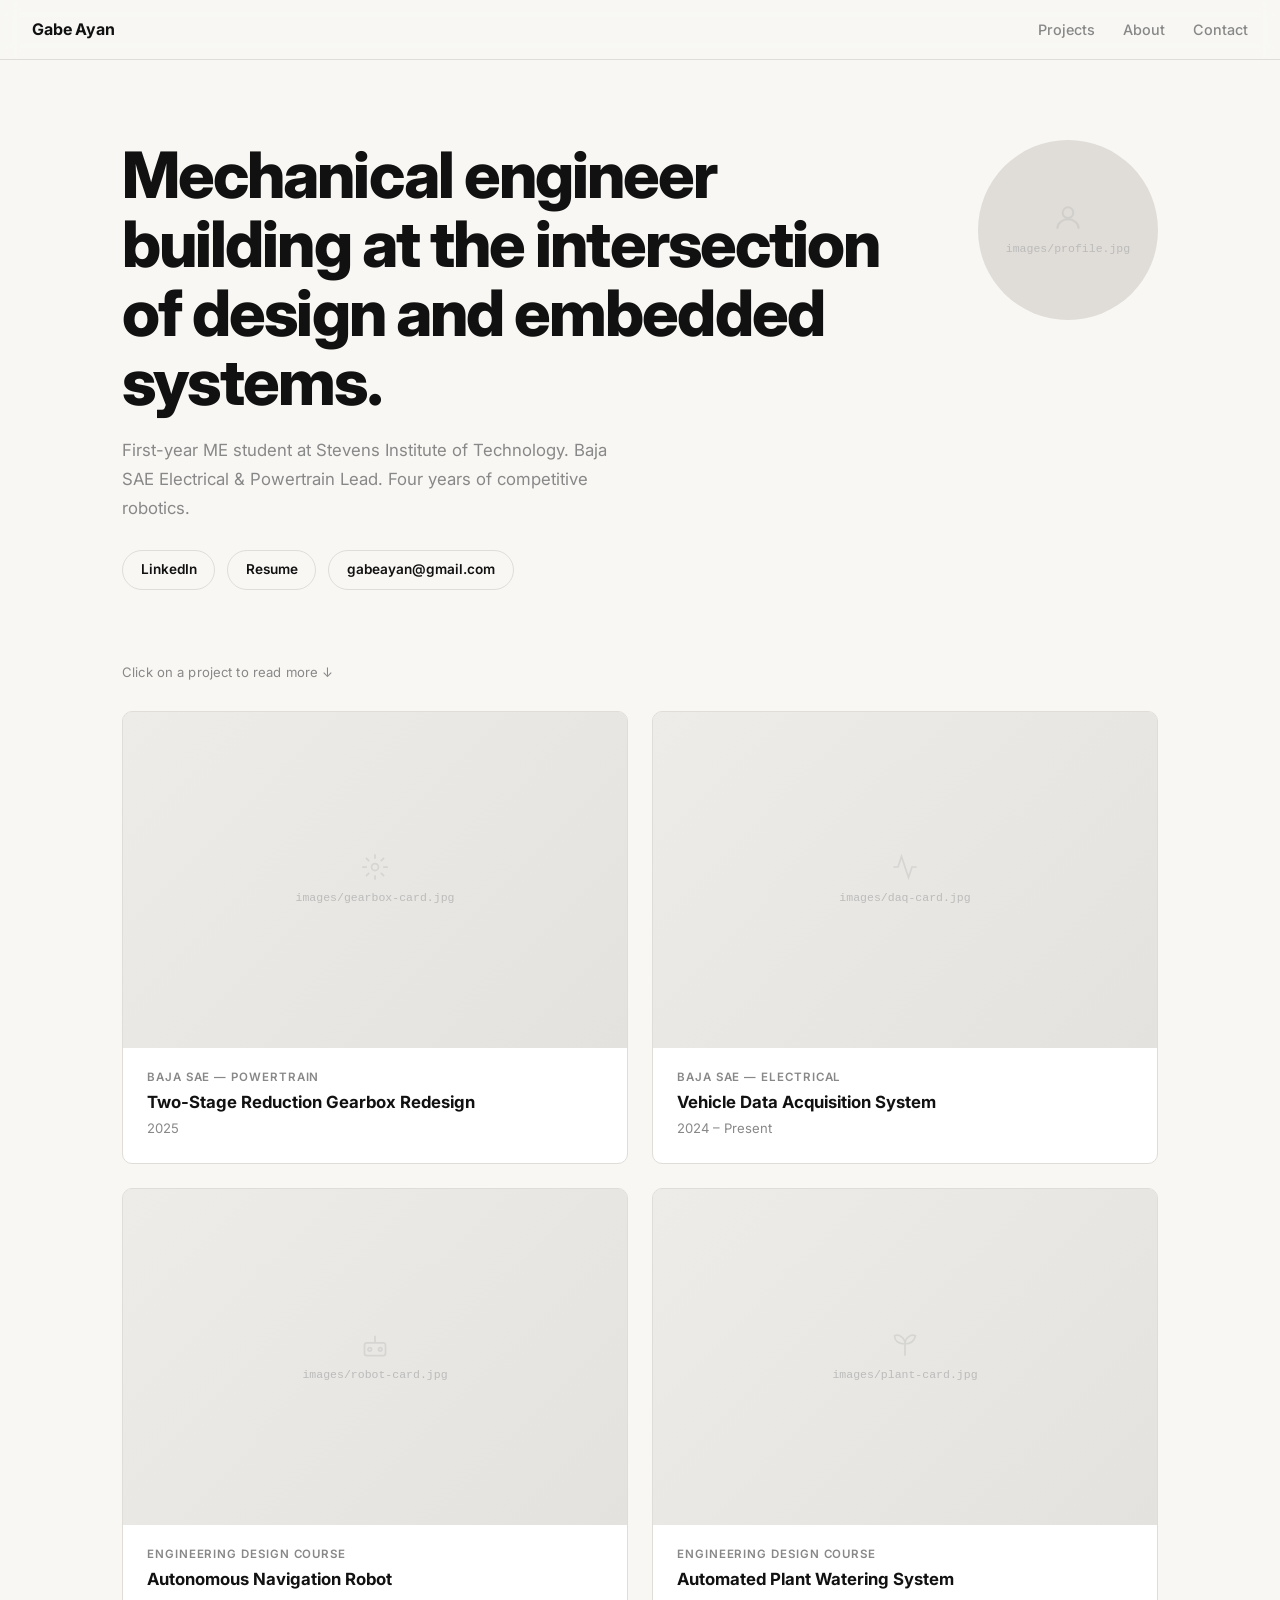
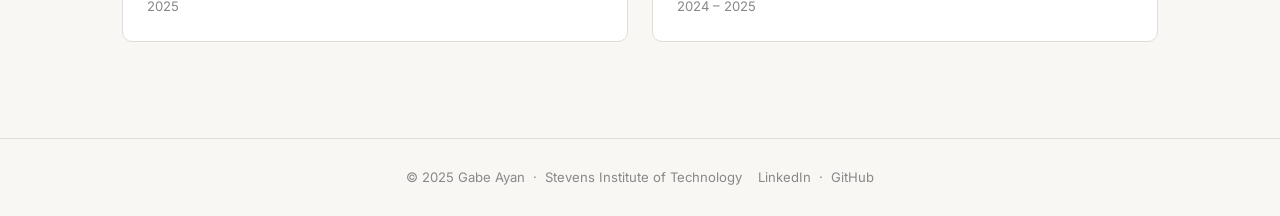
==== index.html @ 338a39e6 "Add files via upload" ====
<!DOCTYPE html>
<html lang="en">
<head>
  <meta charset="UTF-8">
  <meta name="viewport" content="width=device-width, initial-scale=1.0">
  <meta name="description" content="Gabe Ayan — Mechanical Engineering student at Stevens Institute of Technology. Projects in mechanical design, embedded systems, and robotics.">
  <title>Gabe Ayan</title>
  <link rel="stylesheet" href="style.css">
</head>
<body>

<nav>
  <a class="nav-brand" href="index.html">Gabe Ayan</a>
  <ul class="nav-links">
    <li><a href="index.html">Projects</a></li>
    <li><a href="about.html">About</a></li>
    <li><a href="mailto:gabeayan@gmail.com">Contact</a></li>
  </ul>
</nav>

<div class="home-hero">
  <div class="hero-text">
    <h1>Mechanical engineer building at the intersection of design and embedded systems.</h1>
    <p class="tagline">
      First-year ME student at Stevens Institute of Technology.
      Baja SAE Electrical &amp; Powertrain Lead.
      Four years of competitive robotics.
    </p>
    <div class="hero-links">
      <a href="https://www.linkedin.com/in/gabe-ayan/" target="_blank" rel="noopener" class="pill">LinkedIn</a>
      <a href="Gabe_Ayan_Resume.docx" class="pill">Resume</a>
      <a href="mailto:gabeayan@gmail.com" class="pill">gabeayan@gmail.com</a>
    </div>
  </div>
  <div class="hero-photo">
    <!-- Add: images/profile.jpg -->
    <img src="images/profile.jpg" alt="Gabe Ayan" onerror="this.style.display='none'">
    <div class="hero-photo-placeholder">
      <svg width="32" height="32" viewBox="0 0 24 24" fill="none" stroke="currentColor" stroke-width="1.5" opacity="0.4"><circle cx="12" cy="8" r="4"/><path d="M4 20c0-4 3.6-7 8-7s8 3 8 7"/></svg>
      images/profile.jpg
    </div>
  </div>
</div>

<div class="projects-section">
  <p class="section-prompt">Click on a project to read more ↓</p>

  <div class="projects-grid">

    <a href="projects/gearbox.html" class="project-card">
      <div class="card-img">
        <!-- Add: images/gearbox-card.jpg -->
        <img src="images/gearbox-card.jpg" alt="Two-Stage Reduction Gearbox" onerror="this.style.display='none'">
        <div class="card-img-placeholder">
          <svg width="28" height="28" viewBox="0 0 24 24" fill="none" stroke="currentColor" stroke-width="1.5" opacity="0.4"><circle cx="12" cy="12" r="3"/><path d="M12 1v4M12 19v4M4.22 4.22l2.83 2.83M16.95 16.95l2.83 2.83M1 12h4M19 12h4M4.22 19.78l2.83-2.83M16.95 7.05l2.83-2.83"/></svg>
          images/gearbox-card.jpg
        </div>
      </div>
      <div class="card-body">
        <p class="card-org">Baja SAE — Powertrain</p>
        <p class="card-title">Two-Stage Reduction Gearbox Redesign</p>
        <p class="card-year">2025</p>
      </div>
    </a>

    <a href="projects/baja-daq.html" class="project-card">
      <div class="card-img">
        <!-- Add: images/daq-card.jpg -->
        <img src="images/daq-card.jpg" alt="Data Acquisition System" onerror="this.style.display='none'">
        <div class="card-img-placeholder">
          <svg width="28" height="28" viewBox="0 0 24 24" fill="none" stroke="currentColor" stroke-width="1.5" opacity="0.4"><polyline points="22 12 18 12 15 21 9 3 6 12 2 12"/></svg>
          images/daq-card.jpg
        </div>
      </div>
      <div class="card-body">
        <p class="card-org">Baja SAE — Electrical</p>
        <p class="card-title">Vehicle Data Acquisition System</p>
        <p class="card-year">2024 – Present</p>
      </div>
    </a>

    <a href="projects/robot.html" class="project-card">
      <div class="card-img">
        <!-- Add: images/robot-card.jpg -->
        <img src="images/robot-card.jpg" alt="Autonomous Navigation Robot" onerror="this.style.display='none'">
        <div class="card-img-placeholder">
          <svg width="28" height="28" viewBox="0 0 24 24" fill="none" stroke="currentColor" stroke-width="1.5" opacity="0.4"><rect x="3" y="11" width="18" height="11" rx="2"/><path d="M12 11V5"/><circle cx="7.5" cy="16.5" r="1.5"/><circle cx="16.5" cy="16.5" r="1.5"/></svg>
          images/robot-card.jpg
        </div>
      </div>
      <div class="card-body">
        <p class="card-org">Engineering Design Course</p>
        <p class="card-title">Autonomous Navigation Robot</p>
        <p class="card-year">2025</p>
      </div>
    </a>

    <a href="projects/plant-watering.html" class="project-card">
      <div class="card-img">
        <!-- Add: images/plant-card.jpg -->
        <img src="images/plant-card.jpg" alt="Automated Plant Watering System" onerror="this.style.display='none'">
        <div class="card-img-placeholder">
          <svg width="28" height="28" viewBox="0 0 24 24" fill="none" stroke="currentColor" stroke-width="1.5" opacity="0.4"><path d="M12 22V12M12 12C12 7 7 3 3 5c0 4 3 7 9 7zM12 12c0-5 5-9 9-7-1 4-4 7-9 7z"/></svg>
          images/plant-card.jpg
        </div>
      </div>
      <div class="card-body">
        <p class="card-org">Engineering Design Course</p>
        <p class="card-title">Automated Plant Watering System</p>
        <p class="card-year">2024 – 2025</p>
      </div>
    </a>

  </div>
</div>

<footer>
  <span>© 2025 Gabe Ayan &nbsp;·&nbsp; Stevens Institute of Technology</span>
  &nbsp;&nbsp;
  <a href="https://www.linkedin.com/in/gabe-ayan/" target="_blank" rel="noopener">LinkedIn</a>
  &nbsp;·&nbsp;
  <a href="https://github.com/gabeayan" target="_blank" rel="noopener">GitHub</a>
</footer>

<script>
  document.querySelectorAll('img').forEach(img => {
    if (img.complete && img.naturalWidth === 0) img.style.display = 'none';
    img.addEventListener('error', () => img.style.display = 'none');
    img.addEventListener('load', () => {
      const ph = img.parentElement.querySelector('.card-img-placeholder, .hero-photo-placeholder');
      if (ph) ph.style.display = 'none';
    });
    if (img.complete && img.naturalWidth > 0) {
      const ph = img.parentElement.querySelector('.card-img-placeholder, .hero-photo-placeholder');
      if (ph) ph.style.display = 'none';
    }
  });
</script>
</body>
</html>
---- style.css ----
/* ============================================================
   GABE AYAN — Portfolio Stylesheet
   gabeayan.github.io
   ============================================================ */

@import url('https://fonts.googleapis.com/css2?family=Inter:wght@300;400;500;600;700;800;900&display=swap');

*, *::before, *::after { box-sizing: border-box; margin: 0; padding: 0; }
html { scroll-behavior: smooth; -webkit-font-smoothing: antialiased; }

:root {
  --bg:      #f8f7f4;
  --bg-card: #ffffff;
  --text:    #111111;
  --muted:   #888888;
  --border:  #e0ddd8;
  --nav-h:   60px;
  --max-w:   1100px;
  --prose-w: 740px;
  --radius:  10px;
  --trans:   0.22s ease;
}

body {
  font-family: 'Inter', system-ui, -apple-system, sans-serif;
  background: var(--bg);
  color: var(--text);
  line-height: 1.6;
  font-size: 16px;
}

a { color: inherit; }
img { display: block; max-width: 100%; }

/* ── NAV ── */
nav {
  position: fixed; top: 0; left: 0; right: 0; z-index: 200;
  height: var(--nav-h);
  display: flex; align-items: center; justify-content: space-between;
  padding: 0 2rem;
  background: rgba(248, 247, 244, 0.88);
  backdrop-filter: blur(10px);
  -webkit-backdrop-filter: blur(10px);
  border-bottom: 1px solid var(--border);
}

.nav-brand {
  font-weight: 700; font-size: 1rem; letter-spacing: -0.01em;
  text-decoration: none; color: var(--text);
}

.nav-links { display: flex; gap: 1.75rem; list-style: none; }

.nav-links a {
  font-size: 0.9rem; font-weight: 500;
  color: var(--muted); text-decoration: none;
  transition: color var(--trans);
}
.nav-links a:hover { color: var(--text); }

/* ── HOME HERO ── */
.home-hero {
  padding: calc(var(--nav-h) + 5rem) 2rem 3.5rem;
  max-width: var(--max-w); margin: 0 auto;
  display: grid; grid-template-columns: 1fr auto;
  gap: 3rem; align-items: start;
}

.hero-text {}

.hero-text h1 {
  font-size: clamp(2.2rem, 5.5vw, 4rem);
  font-weight: 800; line-height: 1.08; letter-spacing: -0.03em;
  margin-bottom: 1.25rem;
}

.hero-text .tagline {
  font-size: 1.05rem; color: var(--muted);
  line-height: 1.7; max-width: 500px; margin-bottom: 1.75rem;
}

.hero-links { display: flex; gap: 0.75rem; flex-wrap: wrap; }

.pill {
  display: inline-flex; align-items: center; gap: 0.35rem;
  padding: 0.5rem 1.1rem;
  border: 1.5px solid var(--border); border-radius: 999px;
  font-size: 0.85rem; font-weight: 600;
  text-decoration: none; color: var(--text);
  transition: all var(--trans);
}
.pill:hover { background: var(--text); color: var(--bg); border-color: var(--text); }
.pill.filled { background: var(--text); color: var(--bg); border-color: var(--text); }
.pill.filled:hover { background: #333; border-color: #333; }

.hero-photo {
  width: 180px; height: 180px; border-radius: 50%;
  overflow: hidden; background: var(--border); flex-shrink: 0;
  position: relative;
}
.hero-photo img { width: 100%; height: 100%; object-fit: cover; }
.hero-photo-placeholder {
  position: absolute; inset: 0; display: flex;
  align-items: center; justify-content: center;
  flex-direction: column; gap: 0.4rem;
  color: #bbb; font-size: 0.72rem; font-family: monospace; text-align: center;
}

/* ── PROJECTS SECTION ── */
.projects-section {
  padding: 1rem 2rem 6rem;
  max-width: var(--max-w); margin: 0 auto;
}

.section-prompt {
  font-size: 0.82rem; color: var(--muted);
  margin-bottom: 1.75rem; letter-spacing: 0.01em;
}

.projects-grid {
  display: grid;
  grid-template-columns: repeat(2, 1fr);
  gap: 1.5rem;
}

.project-card {
  background: var(--bg-card);
  border-radius: var(--radius);
  overflow: hidden;
  text-decoration: none; color: var(--text);
  display: block;
  border: 1px solid var(--border);
  transition: transform var(--trans), box-shadow var(--trans), border-color var(--trans);
}
.project-card:hover {
  transform: translateY(-5px);
  box-shadow: 0 16px 48px rgba(0,0,0,0.09);
  border-color: #ccc;
}

.card-img {
  width: 100%; aspect-ratio: 3/2;
  overflow: hidden; background: var(--border);
  position: relative;
}
.card-img img {
  width: 100%; height: 100%; object-fit: cover;
  transition: transform 0.4s ease;
}
.project-card:hover .card-img img { transform: scale(1.05); }

.card-img-placeholder {
  position: absolute; inset: 0;
  display: flex; flex-direction: column;
  align-items: center; justify-content: center;
  gap: 0.5rem; color: #bbb;
  font-size: 0.72rem; font-family: monospace; text-align: center;
  padding: 1rem; background: #ede;
  background: linear-gradient(135deg, #edece9 0%, #e3e2de 100%);
}

.card-body { padding: 1.25rem 1.5rem 1.5rem; }
.card-org { font-size: 0.72rem; font-weight: 600; letter-spacing: 0.08em; text-transform: uppercase; color: var(--muted); margin-bottom: 0.35rem; }
.card-title { font-size: 1.05rem; font-weight: 700; line-height: 1.3; margin-bottom: 0.3rem; }
.card-year { font-size: 0.82rem; color: var(--muted); }

/* ── PROJECT PAGE ── */
.project-page { padding-top: var(--nav-h); }

.project-header {
  padding: 4rem 2rem 2.5rem;
  max-width: var(--prose-w); margin: 0 auto;
}

.back-link {
  display: inline-flex; align-items: center; gap: 0.4rem;
  font-size: 0.85rem; color: var(--muted);
  text-decoration: none; margin-bottom: 2.5rem;
  transition: color var(--trans);
}
.back-link:hover { color: var(--text); }
.back-link svg { width: 14px; height: 14px; }

.project-meta-row {
  display: flex; gap: 2rem; margin-bottom: 1.25rem; flex-wrap: wrap;
}
.meta-chip {
  font-size: 0.75rem; font-weight: 600; letter-spacing: 0.06em;
  text-transform: uppercase; color: var(--muted);
}
.meta-chip span { color: var(--text); font-weight: 700; }

.project-header h1 {
  font-size: clamp(2rem, 4.5vw, 3rem);
  font-weight: 800; line-height: 1.08;
  letter-spacing: -0.025em; margin-bottom: 1.5rem;
}

.project-header .lede {
  font-size: 1.1rem; color: var(--muted); line-height: 1.7; margin-bottom: 1.75rem;
}

.project-header-links { display: flex; gap: 0.75rem; flex-wrap: wrap; }

/* Hero image */
.project-hero-img {
  max-width: var(--prose-w); margin: 0 auto 0;
  padding: 0 2rem;
}
.project-hero-img img,
.project-hero-img .img-ph {
  width: 100%; border-radius: var(--radius);
  border: 1px solid var(--border);
}
.project-hero-img img { aspect-ratio: 16/9; object-fit: cover; }

/* Content */
.project-content {
  max-width: var(--prose-w); margin: 0 auto;
  padding: 3.5rem 2rem 7rem;
}

.project-content h2 {
  font-size: 1.45rem; font-weight: 800; letter-spacing: -0.015em;
  margin: 3.5rem 0 0.9rem; padding-top: 2.5rem;
  border-top: 1px solid var(--border);
}
.project-content h2:first-child { margin-top: 0; padding-top: 0; border-top: none; }

.project-content h3 {
  font-size: 1.1rem; font-weight: 700; margin: 2rem 0 0.6rem;
}

.project-content p {
  font-size: 1rem; line-height: 1.8; color: #2a2a2a; margin-bottom: 1rem;
}
.project-content p:last-child { margin-bottom: 0; }

.project-content ul, .project-content ol {
  padding-left: 1.5rem; margin-bottom: 1rem;
}
.project-content li {
  font-size: 1rem; line-height: 1.75; color: #2a2a2a; margin-bottom: 0.3rem;
}

.project-content strong { font-weight: 700; color: var(--text); }

/* Images within content */
.project-content .fig {
  margin: 2.5rem 0;
}
.project-content .fig img {
  width: 100%; border-radius: var(--radius);
  border: 1px solid var(--border);
}
.project-content .fig figcaption {
  font-size: 0.82rem; color: var(--muted);
  text-align: center; margin-top: 0.6rem; line-height: 1.5;
}

/* Image placeholder in project content */
.img-ph {
  width: 100%; aspect-ratio: 16/9;
  background: linear-gradient(135deg, #edece9 0%, #e3e2de 100%);
  border-radius: var(--radius); border: 1px dashed #ccc;
  display: flex; flex-direction: column;
  align-items: center; justify-content: center;
  gap: 0.4rem; color: #aaa;
  font-size: 0.78rem; font-family: monospace; text-align: center;
}

.img-ph.tall { aspect-ratio: 4/3; }
.img-ph.square { aspect-ratio: 1/1; }

/* Two-up image grid */
.fig-grid {
  display: grid; grid-template-columns: 1fr 1fr;
  gap: 1rem; margin: 2.5rem 0;
}
.fig-grid figure { margin: 0; }
.fig-grid img, .fig-grid .img-ph {
  width: 100%; border-radius: 8px; border: 1px solid var(--border);
}
.fig-grid .img-ph { aspect-ratio: 4/3; }
.fig-grid figcaption { font-size: 0.78rem; color: var(--muted); margin-top: 0.4rem; text-align: center; }

/* Callout box */
.callout {
  background: var(--bg-card); border-left: 3px solid var(--text);
  border-radius: 0 8px 8px 0; padding: 1rem 1.25rem;
  margin: 2rem 0; font-size: 0.95rem; line-height: 1.65;
  border-top: 1px solid var(--border); border-right: 1px solid var(--border); border-bottom: 1px solid var(--border);
}

/* Spec table */
.spec-table {
  width: 100%; border-collapse: collapse;
  font-size: 0.9rem; margin: 1.5rem 0;
}
.spec-table td {
  padding: 0.6rem 0.75rem; border-bottom: 1px solid var(--border);
  vertical-align: top;
}
.spec-table td:first-child {
  font-weight: 600; width: 35%; color: var(--muted);
  white-space: nowrap;
}
.spec-table tr:last-child td { border-bottom: none; }
.spec-table tbody tr:hover td { background: rgba(0,0,0,0.02); }

/* Section divider */
.divider {
  border: none; border-top: 1px solid var(--border);
  margin: 3rem 0;
}

/* ── ABOUT PAGE ── */
.about-page { padding-top: var(--nav-h); }

.about-hero {
  padding: 5rem 2rem 4rem;
  max-width: var(--prose-w); margin: 0 auto;
  display: grid; grid-template-columns: 200px 1fr;
  gap: 3.5rem; align-items: start;
}

.about-photo {
  width: 200px; height: 200px; border-radius: 50%;
  overflow: hidden; background: var(--border); position: relative;
  flex-shrink: 0;
}
.about-photo img { width: 100%; height: 100%; object-fit: cover; }
.about-photo-placeholder {
  position: absolute; inset: 0; display: flex;
  align-items: center; justify-content: center; flex-direction: column;
  gap: 0.5rem; color: #bbb; font-size: 0.72rem; font-family: monospace; text-align: center;
}

.about-intro h1 {
  font-size: 2.5rem; font-weight: 800; letter-spacing: -0.025em;
  line-height: 1.1; margin-bottom: 0.6rem;
}
.about-intro .role {
  font-size: 1rem; color: var(--muted); margin-bottom: 1.25rem; font-weight: 500;
}
.about-intro p { font-size: 1rem; line-height: 1.8; color: #2a2a2a; margin-bottom: 1rem; }

.about-body {
  max-width: var(--prose-w); margin: 0 auto;
  padding: 0 2rem 7rem;
}

.about-body h2 {
  font-size: 1.25rem; font-weight: 800; letter-spacing: -0.01em;
  margin: 2.5rem 0 1.25rem;
  padding-top: 2rem; border-top: 1px solid var(--border);
}

.exp-item { margin-bottom: 2rem; }
.exp-header { display: flex; justify-content: space-between; align-items: flex-start; flex-wrap: wrap; gap: 0.5rem; margin-bottom: 0.4rem; }
.exp-role { font-weight: 700; font-size: 1rem; }
.exp-org { font-size: 0.9rem; color: var(--muted); }
.exp-date { font-size: 0.8rem; color: var(--muted); white-space: nowrap; font-family: monospace; }
.exp-points { list-style: none; padding: 0; margin-top: 0.5rem; }
.exp-points li {
  font-size: 0.93rem; line-height: 1.65; color: #333;
  padding-left: 1rem; position: relative; margin-bottom: 0.3rem;
}
.exp-points li::before {
  content: '–'; position: absolute; left: 0; color: var(--muted);
}

.skill-groups { display: grid; grid-template-columns: 1fr 1fr; gap: 1.5rem; }
.skill-group-title { font-size: 0.72rem; font-weight: 700; letter-spacing: 0.1em; text-transform: uppercase; color: var(--muted); margin-bottom: 0.75rem; }
.skill-list { display: flex; flex-wrap: wrap; gap: 0.4rem; }
.skill-tag {
  padding: 0.3rem 0.75rem; background: var(--bg-card);
  border: 1px solid var(--border); border-radius: 999px;
  font-size: 0.82rem; font-weight: 500;
}

/* ── FOOTER ── */
footer {
  border-top: 1px solid var(--border);
  padding: 1.75rem 2rem;
  text-align: center; font-size: 0.82rem; color: var(--muted);
}
footer a { color: var(--muted); text-decoration: none; }
footer a:hover { color: var(--text); }

/* ── RESPONSIVE ── */
@media (max-width: 860px) {
  .projects-grid { grid-template-columns: 1fr; }
  .home-hero { grid-template-columns: 1fr; }
  .hero-photo { display: none; }
  .fig-grid { grid-template-columns: 1fr; }
  .skill-groups { grid-template-columns: 1fr; }
}

@media (max-width: 640px) {
  nav { padding: 0 1rem; }
  .nav-links { gap: 1rem; }
  .home-hero { padding: calc(var(--nav-h) + 3rem) 1rem 2rem; }
  .projects-section { padding: 0 1rem 4rem; }
  .about-hero { grid-template-columns: 1fr; padding: 3rem 1rem 2rem; }
  .about-photo { width: 120px; height: 120px; }
  .about-body { padding: 0 1rem 4rem; }
  .project-header { padding: 3rem 1rem 2rem; }
  .project-hero-img { padding: 0 1rem; }
  .project-content { padding: 2.5rem 1rem 5rem; }
}
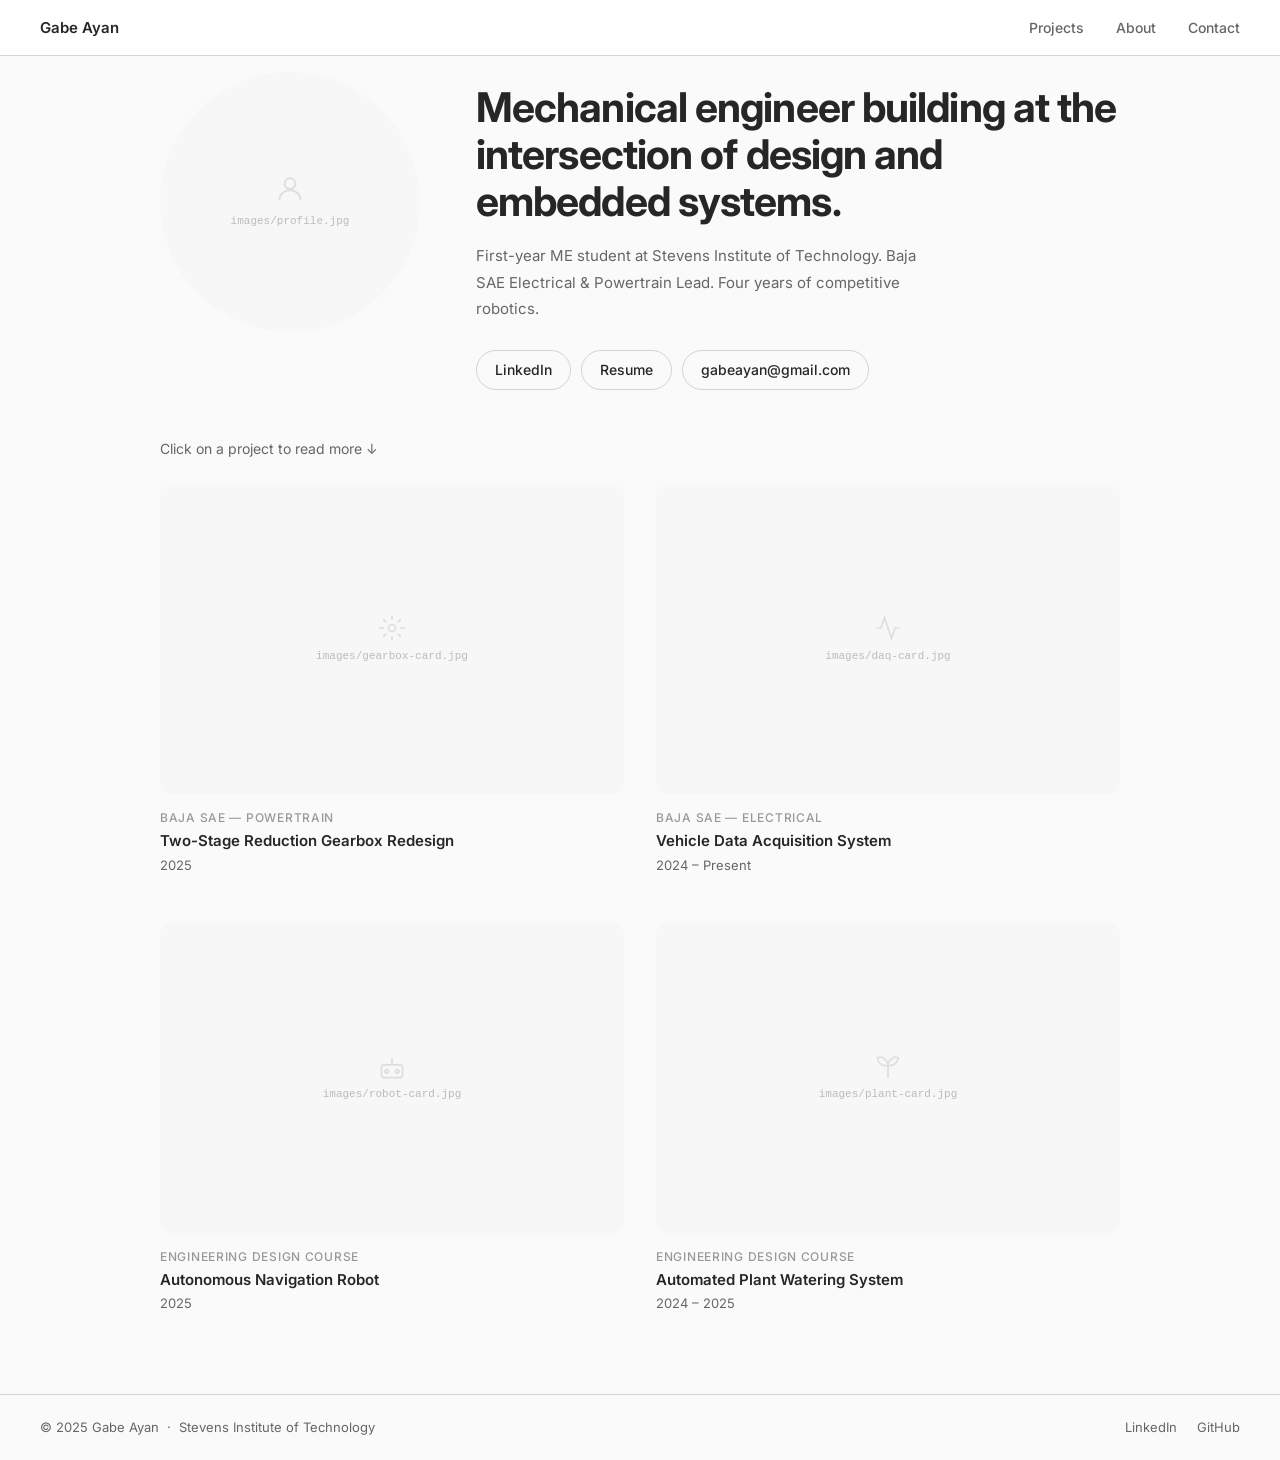
==== commit ae577aa4: "Add files via upload" ====
--- a/index.html
+++ b/index.html
@@ -18,97 +18,89 @@
   </ul>
 </nav>
 
-<div class="home-hero">
+<div class="hero">
+  <div class="hero-photo">
+    <!-- Add: images/profile.jpg -->
+    <img src="images/profile.jpg" alt="Gabe Ayan" onerror="this.style.display='none'">
+    <div class="photo-ph">
+      <svg width="32" height="32" viewBox="0 0 24 24" fill="none" stroke="currentColor" stroke-width="1.5" opacity="0.4"><circle cx="12" cy="8" r="4"/><path d="M4 20c0-4 3.6-7 8-7s8 3 8 7"/></svg>
+      images/profile.jpg
+    </div>
+  </div>
   <div class="hero-text">
     <h1>Mechanical engineer building at the intersection of design and embedded systems.</h1>
-    <p class="tagline">
+    <p>
       First-year ME student at Stevens Institute of Technology.
       Baja SAE Electrical &amp; Powertrain Lead.
       Four years of competitive robotics.
     </p>
-    <div class="hero-links">
-      <a href="https://www.linkedin.com/in/gabe-ayan/" target="_blank" rel="noopener" class="pill">LinkedIn</a>
-      <a href="Gabe_Ayan_Resume.docx" class="pill">Resume</a>
-      <a href="mailto:gabeayan@gmail.com" class="pill">gabeayan@gmail.com</a>
-    </div>
-  </div>
-  <div class="hero-photo">
-    <!-- Add: images/profile.jpg -->
-    <img src="images/profile.jpg" alt="Gabe Ayan" onerror="this.style.display='none'">
-    <div class="hero-photo-placeholder">
-      <svg width="32" height="32" viewBox="0 0 24 24" fill="none" stroke="currentColor" stroke-width="1.5" opacity="0.4"><circle cx="12" cy="8" r="4"/><path d="M4 20c0-4 3.6-7 8-7s8 3 8 7"/></svg>
-      images/profile.jpg
+    <div class="hero-btns">
+      <a href="https://www.linkedin.com/in/gabe-ayan/" target="_blank" rel="noopener" class="btn">LinkedIn</a>
+      <a href="Gabe_Ayan_Resume.docx" class="btn">Resume</a>
+      <a href="mailto:gabeayan@gmail.com" class="btn">gabeayan@gmail.com</a>
     </div>
   </div>
 </div>
 
-<div class="projects-section">
-  <p class="section-prompt">Click on a project to read more ↓</p>
+<div class="projects">
+  <p class="grid-prompt">Click on a project to read more ↓</p>
 
-  <div class="projects-grid">
+  <div class="grid">
 
-    <a href="projects/gearbox.html" class="project-card">
+    <a href="projects/gearbox.html" class="card">
       <div class="card-img">
         <!-- Add: images/gearbox-card.jpg -->
         <img src="images/gearbox-card.jpg" alt="Two-Stage Reduction Gearbox" onerror="this.style.display='none'">
-        <div class="card-img-placeholder">
+        <div class="card-img-ph">
           <svg width="28" height="28" viewBox="0 0 24 24" fill="none" stroke="currentColor" stroke-width="1.5" opacity="0.4"><circle cx="12" cy="12" r="3"/><path d="M12 1v4M12 19v4M4.22 4.22l2.83 2.83M16.95 16.95l2.83 2.83M1 12h4M19 12h4M4.22 19.78l2.83-2.83M16.95 7.05l2.83-2.83"/></svg>
           images/gearbox-card.jpg
         </div>
       </div>
-      <div class="card-body">
-        <p class="card-org">Baja SAE — Powertrain</p>
-        <p class="card-title">Two-Stage Reduction Gearbox Redesign</p>
-        <p class="card-year">2025</p>
-      </div>
+      <p class="card-org">Baja SAE — Powertrain</p>
+      <p class="card-title">Two-Stage Reduction Gearbox Redesign</p>
+      <p class="card-year">2025</p>
     </a>
 
-    <a href="projects/baja-daq.html" class="project-card">
+    <a href="projects/baja-daq.html" class="card">
       <div class="card-img">
         <!-- Add: images/daq-card.jpg -->
         <img src="images/daq-card.jpg" alt="Data Acquisition System" onerror="this.style.display='none'">
-        <div class="card-img-placeholder">
+        <div class="card-img-ph">
           <svg width="28" height="28" viewBox="0 0 24 24" fill="none" stroke="currentColor" stroke-width="1.5" opacity="0.4"><polyline points="22 12 18 12 15 21 9 3 6 12 2 12"/></svg>
           images/daq-card.jpg
         </div>
       </div>
-      <div class="card-body">
-        <p class="card-org">Baja SAE — Electrical</p>
-        <p class="card-title">Vehicle Data Acquisition System</p>
-        <p class="card-year">2024 – Present</p>
-      </div>
+      <p class="card-org">Baja SAE — Electrical</p>
+      <p class="card-title">Vehicle Data Acquisition System</p>
+      <p class="card-year">2024 – Present</p>
     </a>
 
-    <a href="projects/robot.html" class="project-card">
+    <a href="projects/robot.html" class="card">
       <div class="card-img">
         <!-- Add: images/robot-card.jpg -->
         <img src="images/robot-card.jpg" alt="Autonomous Navigation Robot" onerror="this.style.display='none'">
-        <div class="card-img-placeholder">
+        <div class="card-img-ph">
           <svg width="28" height="28" viewBox="0 0 24 24" fill="none" stroke="currentColor" stroke-width="1.5" opacity="0.4"><rect x="3" y="11" width="18" height="11" rx="2"/><path d="M12 11V5"/><circle cx="7.5" cy="16.5" r="1.5"/><circle cx="16.5" cy="16.5" r="1.5"/></svg>
           images/robot-card.jpg
         </div>
       </div>
-      <div class="card-body">
-        <p class="card-org">Engineering Design Course</p>
-        <p class="card-title">Autonomous Navigation Robot</p>
-        <p class="card-year">2025</p>
-      </div>
+      <p class="card-org">Engineering Design Course</p>
+      <p class="card-title">Autonomous Navigation Robot</p>
+      <p class="card-year">2025</p>
     </a>
 
-    <a href="projects/plant-watering.html" class="project-card">
+    <a href="projects/plant-watering.html" class="card">
       <div class="card-img">
         <!-- Add: images/plant-card.jpg -->
         <img src="images/plant-card.jpg" alt="Automated Plant Watering System" onerror="this.style.display='none'">
-        <div class="card-img-placeholder">
+        <div class="card-img-ph">
           <svg width="28" height="28" viewBox="0 0 24 24" fill="none" stroke="currentColor" stroke-width="1.5" opacity="0.4"><path d="M12 22V12M12 12C12 7 7 3 3 5c0 4 3 7 9 7zM12 12c0-5 5-9 9-7-1 4-4 7-9 7z"/></svg>
           images/plant-card.jpg
         </div>
       </div>
-      <div class="card-body">
-        <p class="card-org">Engineering Design Course</p>
-        <p class="card-title">Automated Plant Watering System</p>
-        <p class="card-year">2024 – 2025</p>
-      </div>
+      <p class="card-org">Engineering Design Course</p>
+      <p class="card-title">Automated Plant Watering System</p>
+      <p class="card-year">2024 – 2025</p>
     </a>
 
   </div>
@@ -116,23 +108,22 @@
 
 <footer>
   <span>© 2025 Gabe Ayan &nbsp;·&nbsp; Stevens Institute of Technology</span>
-  &nbsp;&nbsp;
-  <a href="https://www.linkedin.com/in/gabe-ayan/" target="_blank" rel="noopener">LinkedIn</a>
-  &nbsp;·&nbsp;
-  <a href="https://github.com/gabeayan" target="_blank" rel="noopener">GitHub</a>
+  <div class="footer-links">
+    <a href="https://www.linkedin.com/in/gabe-ayan/" target="_blank" rel="noopener">LinkedIn</a>
+    <a href="https://github.com/gabeayan" target="_blank" rel="noopener">GitHub</a>
+  </div>
 </footer>
 
 <script>
   document.querySelectorAll('img').forEach(img => {
-    if (img.complete && img.naturalWidth === 0) img.style.display = 'none';
     img.addEventListener('error', () => img.style.display = 'none');
     img.addEventListener('load', () => {
-      const ph = img.parentElement.querySelector('.card-img-placeholder, .hero-photo-placeholder');
-      if (ph) ph.style.display = 'none';
+      const ph = img.nextElementSibling;
+      if (ph && (ph.classList.contains('card-img-ph') || ph.classList.contains('photo-ph'))) ph.style.display = 'none';
     });
     if (img.complete && img.naturalWidth > 0) {
-      const ph = img.parentElement.querySelector('.card-img-placeholder, .hero-photo-placeholder');
-      if (ph) ph.style.display = 'none';
+      const ph = img.nextElementSibling;
+      if (ph && (ph.classList.contains('card-img-ph') || ph.classList.contains('photo-ph'))) ph.style.display = 'none';
     }
   });
 </script>
--- a/style.css
+++ b/style.css
@@ -1,35 +1,39 @@
 /* ============================================================
-   GABE AYAN — Portfolio Stylesheet
-   gabeayan.github.io
+   GABE AYAN — gabeayan.github.io
+   Font: Inter (matching reference site style)
    ============================================================ */
 
-@import url('https://fonts.googleapis.com/css2?family=Inter:wght@300;400;500;600;700;800;900&display=swap');
+@import url('https://fonts.googleapis.com/css2?family=Inter:wght@400;500;600;700&display=swap');
 
 *, *::before, *::after { box-sizing: border-box; margin: 0; padding: 0; }
-html { scroll-behavior: smooth; -webkit-font-smoothing: antialiased; }
+
+html {
+  scroll-behavior: smooth;
+  -webkit-font-smoothing: antialiased;
+  -moz-osx-font-smoothing: grayscale;
+}
 
 :root {
-  --bg:      #f8f7f4;
-  --bg-card: #ffffff;
-  --text:    #111111;
-  --muted:   #888888;
-  --border:  #e0ddd8;
-  --nav-h:   60px;
-  --max-w:   1100px;
-  --prose-w: 740px;
-  --radius:  10px;
-  --trans:   0.22s ease;
+  --white:  #fafafa;
+  --black:  #262626;
+  --gray:   #666666;
+  --light:  #f7f7f7;
+  --border: #d4d4d4;
+  --nav-h:  56px;
+  --max-w:  1040px;
+  --prose:  720px;
+  --pad:    40px;
 }
 
 body {
-  font-family: 'Inter', system-ui, -apple-system, sans-serif;
-  background: var(--bg);
-  color: var(--text);
+  font-family: 'Inter', -apple-system, BlinkMacSystemFont, 'Segoe UI', sans-serif;
+  background: var(--white);
+  color: var(--black);
+  font-size: 16px;
   line-height: 1.6;
-  font-size: 16px;
-}
-
-a { color: inherit; }
+}
+
+a  { color: inherit; text-decoration: none; }
 img { display: block; max-width: 100%; }
 
 /* ── NAV ── */
@@ -37,375 +41,305 @@
   position: fixed; top: 0; left: 0; right: 0; z-index: 200;
   height: var(--nav-h);
   display: flex; align-items: center; justify-content: space-between;
-  padding: 0 2rem;
-  background: rgba(248, 247, 244, 0.88);
+  padding: 0 var(--pad);
+  background: rgba(255,255,255,0.92);
   backdrop-filter: blur(10px);
   -webkit-backdrop-filter: blur(10px);
   border-bottom: 1px solid var(--border);
 }
 
 .nav-brand {
-  font-weight: 700; font-size: 1rem; letter-spacing: -0.01em;
-  text-decoration: none; color: var(--text);
-}
-
-.nav-links { display: flex; gap: 1.75rem; list-style: none; }
-
-.nav-links a {
-  font-size: 0.9rem; font-weight: 500;
-  color: var(--muted); text-decoration: none;
-  transition: color var(--trans);
-}
-.nav-links a:hover { color: var(--text); }
-
-/* ── HOME HERO ── */
-.home-hero {
-  padding: calc(var(--nav-h) + 5rem) 2rem 3.5rem;
+  font-size: 15px; font-weight: 600; color: var(--black);
+}
+
+.nav-links { display: flex; gap: 32px; list-style: none; }
+.nav-links a { font-size: 14px; font-weight: 500; color: var(--gray); transition: color .15s; }
+.nav-links a:hover { color: var(--black); }
+
+/* ── HERO (home + about) ── */
+/* Photo LEFT, text RIGHT — matches reference exactly */
+.hero {
   max-width: var(--max-w); margin: 0 auto;
-  display: grid; grid-template-columns: 1fr auto;
-  gap: 3rem; align-items: start;
-}
-
-.hero-text {}
+  padding: 72px var(--pad) 40px;
+  display: grid;
+  grid-template-columns: 260px 1fr;
+  gap: 56px;
+  align-items: start;
+}
+
+.hero-photo {
+  width: 260px; height: 260px; border-radius: 50%;
+  overflow: hidden; background: var(--light);
+  position: relative; flex-shrink: 0;
+}
+.hero-photo img { width: 100%; height: 100%; object-fit: cover; }
+.photo-ph {
+  position: absolute; inset: 0; display: flex; flex-direction: column;
+  align-items: center; justify-content: center; gap: 8px;
+  color: #bbb; font-size: 11px; font-family: monospace; text-align: center; padding: 16px;
+}
+
+.hero-text { padding-top: 12px; }
 
 .hero-text h1 {
-  font-size: clamp(2.2rem, 5.5vw, 4rem);
-  font-weight: 800; line-height: 1.08; letter-spacing: -0.03em;
-  margin-bottom: 1.25rem;
-}
-
-.hero-text .tagline {
-  font-size: 1.05rem; color: var(--muted);
-  line-height: 1.7; max-width: 500px; margin-bottom: 1.75rem;
-}
-
-.hero-links { display: flex; gap: 0.75rem; flex-wrap: wrap; }
-
-.pill {
-  display: inline-flex; align-items: center; gap: 0.35rem;
-  padding: 0.5rem 1.1rem;
-  border: 1.5px solid var(--border); border-radius: 999px;
-  font-size: 0.85rem; font-weight: 600;
-  text-decoration: none; color: var(--text);
-  transition: all var(--trans);
-}
-.pill:hover { background: var(--text); color: var(--bg); border-color: var(--text); }
-.pill.filled { background: var(--text); color: var(--bg); border-color: var(--text); }
-.pill.filled:hover { background: #333; border-color: #333; }
-
-.hero-photo {
-  width: 180px; height: 180px; border-radius: 50%;
-  overflow: hidden; background: var(--border); flex-shrink: 0;
-  position: relative;
-}
-.hero-photo img { width: 100%; height: 100%; object-fit: cover; }
-.hero-photo-placeholder {
-  position: absolute; inset: 0; display: flex;
-  align-items: center; justify-content: center;
-  flex-direction: column; gap: 0.4rem;
-  color: #bbb; font-size: 0.72rem; font-family: monospace; text-align: center;
-}
-
-/* ── PROJECTS SECTION ── */
-.projects-section {
-  padding: 1rem 2rem 6rem;
+  font-size: clamp(1.7rem, 3.2vw, 2.6rem);
+  font-weight: 700; letter-spacing: -0.022em; line-height: 1.15;
+  color: var(--black); margin-bottom: 18px;
+}
+
+.hero-text p {
+  font-size: 15px; line-height: 1.75; color: var(--gray);
+  margin-bottom: 12px; max-width: 460px;
+}
+.hero-text p:last-of-type { margin-bottom: 28px; }
+
+.hero-btns { display: flex; gap: 10px; flex-wrap: wrap; }
+
+.btn {
+  display: inline-flex; align-items: center; gap: 6px;
+  padding: 8px 18px; border: 1.5px solid var(--border); border-radius: 100px;
+  font-size: 14px; font-weight: 500; color: var(--black);
+  background: var(--white); transition: background .15s, border-color .15s, color .15s;
+}
+.btn:hover { background: var(--black); color: var(--white); border-color: var(--black); }
+
+/* ── PROJECT GRID ── */
+.projects {
   max-width: var(--max-w); margin: 0 auto;
-}
-
-.section-prompt {
-  font-size: 0.82rem; color: var(--muted);
-  margin-bottom: 1.75rem; letter-spacing: 0.01em;
-}
-
-.projects-grid {
+  padding: 8px var(--pad) 80px;
+}
+
+.grid-prompt {
+  font-size: 14px; color: var(--gray); margin-bottom: 24px;
+}
+
+.grid {
   display: grid;
   grid-template-columns: repeat(2, 1fr);
-  gap: 1.5rem;
-}
-
-.project-card {
-  background: var(--bg-card);
-  border-radius: var(--radius);
-  overflow: hidden;
-  text-decoration: none; color: var(--text);
-  display: block;
-  border: 1px solid var(--border);
-  transition: transform var(--trans), box-shadow var(--trans), border-color var(--trans);
-}
-.project-card:hover {
-  transform: translateY(-5px);
-  box-shadow: 0 16px 48px rgba(0,0,0,0.09);
-  border-color: #ccc;
-}
+  gap: 48px 32px;
+}
+
+/* ── CARD ── */
+/* No border, no shadow — just photo + text on white */
+.card { display: block; color: var(--black); }
 
 .card-img {
   width: 100%; aspect-ratio: 3/2;
-  overflow: hidden; background: var(--border);
-  position: relative;
+  background: var(--light); border-radius: 10px;
+  overflow: hidden; margin-bottom: 14px; position: relative;
 }
 .card-img img {
   width: 100%; height: 100%; object-fit: cover;
-  transition: transform 0.4s ease;
-}
-.project-card:hover .card-img img { transform: scale(1.05); }
-
-.card-img-placeholder {
-  position: absolute; inset: 0;
+  transition: transform .35s ease;
+}
+.card:hover .card-img img { transform: scale(1.04); }
+
+.card-img-ph {
+  position: absolute; inset: 0; display: flex; flex-direction: column;
+  align-items: center; justify-content: center; gap: 6px;
+  color: #bbb; font-size: 11px; font-family: monospace; text-align: center; padding: 12px;
+}
+
+.card-org {
+  font-size: 12px; font-weight: 500; letter-spacing: .06em;
+  text-transform: uppercase; color: #999; margin-bottom: 4px;
+}
+.card-title { font-size: 15px; font-weight: 600; color: var(--black); line-height: 1.35; margin-bottom: 3px; }
+.card-year  { font-size: 13px; color: var(--gray); }
+
+/* ── PROJECT PAGE ── */
+.project-page { padding-top: var(--nav-h); }
+
+.proj-header {
+  max-width: var(--prose); margin: 0 auto;
+  padding: 52px var(--pad) 28px;
+}
+
+.back-link {
+  display: inline-flex; align-items: center; gap: 5px;
+  font-size: 13px; color: var(--gray); margin-bottom: 36px;
+  transition: color .15s;
+}
+.back-link:hover { color: var(--black); }
+.back-link svg { width: 14px; height: 14px; }
+
+.proj-meta {
+  display: flex; gap: 28px; margin-bottom: 16px; flex-wrap: wrap;
+}
+.meta-item { display: flex; flex-direction: column; gap: 2px; }
+.meta-label {
+  font-size: 11px; font-weight: 600; letter-spacing: .08em;
+  text-transform: uppercase; color: #999;
+}
+.meta-val { font-size: 14px; font-weight: 600; color: var(--black); }
+
+.proj-header h1 {
+  font-size: clamp(1.7rem, 3.2vw, 2.6rem);
+  font-weight: 700; letter-spacing: -0.022em; line-height: 1.1;
+  color: var(--black); margin-bottom: 16px;
+}
+
+.proj-lede {
+  font-size: 17px; line-height: 1.7; color: var(--gray);
+  max-width: 580px; margin-bottom: 22px;
+}
+
+.proj-links { display: flex; gap: 10px; flex-wrap: wrap; }
+
+/* Hero image */
+.proj-hero {
+  max-width: var(--prose); margin: 0 auto;
+  padding: 0 var(--pad) 44px;
+}
+.proj-hero img {
+  width: 100%; border-radius: 10px;
+  max-height: 480px; object-fit: cover;
+}
+
+/* Content */
+.proj-body {
+  max-width: var(--prose); margin: 0 auto;
+  padding: 0 var(--pad) 100px;
+}
+
+.proj-body h2 {
+  font-size: 21px; font-weight: 700; letter-spacing: -0.01em;
+  color: var(--black); margin: 52px 0 12px;
+  padding-top: 40px; border-top: 1px solid var(--border);
+}
+.proj-body h2:first-child { margin-top: 0; padding-top: 0; border-top: none; }
+
+.proj-body h3 {
+  font-size: 16px; font-weight: 600; color: var(--black); margin: 28px 0 8px;
+}
+
+.proj-body p {
+  font-size: 16px; line-height: 1.8; color: #333; margin-bottom: 14px;
+}
+.proj-body p:last-child { margin-bottom: 0; }
+
+.proj-body ul, .proj-body ol {
+  padding-left: 20px; margin-bottom: 14px;
+}
+.proj-body li {
+  font-size: 16px; line-height: 1.75; color: #333; margin-bottom: 5px;
+}
+
+.proj-body strong { font-weight: 600; color: var(--black); }
+
+/* Figures */
+.proj-body figure { margin: 28px 0; }
+.proj-body figure img {
+  width: 100%; border-radius: 8px; display: block;
+}
+.proj-body figcaption {
+  font-size: 13px; color: var(--gray); margin-top: 8px;
+  text-align: center; line-height: 1.5;
+}
+
+/* 2-col image grid */
+.fig-grid { display: grid; grid-template-columns: 1fr 1fr; gap: 14px; margin: 28px 0; }
+.fig-grid figure { margin: 0; }
+.fig-grid figure img { width: 100%; border-radius: 8px; aspect-ratio: 4/3; object-fit: cover; }
+
+/* Image placeholders */
+.img-ph {
+  width: 100%; aspect-ratio: 16/9;
+  background: var(--light); border-radius: 8px;
+  border: 1px dashed #ddd;
   display: flex; flex-direction: column;
   align-items: center; justify-content: center;
-  gap: 0.5rem; color: #bbb;
-  font-size: 0.72rem; font-family: monospace; text-align: center;
-  padding: 1rem; background: #ede;
-  background: linear-gradient(135deg, #edece9 0%, #e3e2de 100%);
-}
-
-.card-body { padding: 1.25rem 1.5rem 1.5rem; }
-.card-org { font-size: 0.72rem; font-weight: 600; letter-spacing: 0.08em; text-transform: uppercase; color: var(--muted); margin-bottom: 0.35rem; }
-.card-title { font-size: 1.05rem; font-weight: 700; line-height: 1.3; margin-bottom: 0.3rem; }
-.card-year { font-size: 0.82rem; color: var(--muted); }
-
-/* ── PROJECT PAGE ── */
-.project-page { padding-top: var(--nav-h); }
-
-.project-header {
-  padding: 4rem 2rem 2.5rem;
-  max-width: var(--prose-w); margin: 0 auto;
-}
-
-.back-link {
-  display: inline-flex; align-items: center; gap: 0.4rem;
-  font-size: 0.85rem; color: var(--muted);
-  text-decoration: none; margin-bottom: 2.5rem;
-  transition: color var(--trans);
-}
-.back-link:hover { color: var(--text); }
-.back-link svg { width: 14px; height: 14px; }
-
-.project-meta-row {
-  display: flex; gap: 2rem; margin-bottom: 1.25rem; flex-wrap: wrap;
-}
-.meta-chip {
-  font-size: 0.75rem; font-weight: 600; letter-spacing: 0.06em;
-  text-transform: uppercase; color: var(--muted);
-}
-.meta-chip span { color: var(--text); font-weight: 700; }
-
-.project-header h1 {
-  font-size: clamp(2rem, 4.5vw, 3rem);
-  font-weight: 800; line-height: 1.08;
-  letter-spacing: -0.025em; margin-bottom: 1.5rem;
-}
-
-.project-header .lede {
-  font-size: 1.1rem; color: var(--muted); line-height: 1.7; margin-bottom: 1.75rem;
-}
-
-.project-header-links { display: flex; gap: 0.75rem; flex-wrap: wrap; }
-
-/* Hero image */
-.project-hero-img {
-  max-width: var(--prose-w); margin: 0 auto 0;
-  padding: 0 2rem;
-}
-.project-hero-img img,
-.project-hero-img .img-ph {
-  width: 100%; border-radius: var(--radius);
-  border: 1px solid var(--border);
-}
-.project-hero-img img { aspect-ratio: 16/9; object-fit: cover; }
-
-/* Content */
-.project-content {
-  max-width: var(--prose-w); margin: 0 auto;
-  padding: 3.5rem 2rem 7rem;
-}
-
-.project-content h2 {
-  font-size: 1.45rem; font-weight: 800; letter-spacing: -0.015em;
-  margin: 3.5rem 0 0.9rem; padding-top: 2.5rem;
-  border-top: 1px solid var(--border);
-}
-.project-content h2:first-child { margin-top: 0; padding-top: 0; border-top: none; }
-
-.project-content h3 {
-  font-size: 1.1rem; font-weight: 700; margin: 2rem 0 0.6rem;
-}
-
-.project-content p {
-  font-size: 1rem; line-height: 1.8; color: #2a2a2a; margin-bottom: 1rem;
-}
-.project-content p:last-child { margin-bottom: 0; }
-
-.project-content ul, .project-content ol {
-  padding-left: 1.5rem; margin-bottom: 1rem;
-}
-.project-content li {
-  font-size: 1rem; line-height: 1.75; color: #2a2a2a; margin-bottom: 0.3rem;
-}
-
-.project-content strong { font-weight: 700; color: var(--text); }
-
-/* Images within content */
-.project-content .fig {
-  margin: 2.5rem 0;
-}
-.project-content .fig img {
-  width: 100%; border-radius: var(--radius);
-  border: 1px solid var(--border);
-}
-.project-content .fig figcaption {
-  font-size: 0.82rem; color: var(--muted);
-  text-align: center; margin-top: 0.6rem; line-height: 1.5;
-}
-
-/* Image placeholder in project content */
-.img-ph {
-  width: 100%; aspect-ratio: 16/9;
-  background: linear-gradient(135deg, #edece9 0%, #e3e2de 100%);
-  border-radius: var(--radius); border: 1px dashed #ccc;
-  display: flex; flex-direction: column;
-  align-items: center; justify-content: center;
-  gap: 0.4rem; color: #aaa;
-  font-size: 0.78rem; font-family: monospace; text-align: center;
-}
-
+  gap: 6px; color: #bbb; font-size: 11px; font-family: monospace;
+  text-align: center; padding: 16px;
+}
 .img-ph.tall { aspect-ratio: 4/3; }
-.img-ph.square { aspect-ratio: 1/1; }
-
-/* Two-up image grid */
-.fig-grid {
-  display: grid; grid-template-columns: 1fr 1fr;
-  gap: 1rem; margin: 2.5rem 0;
-}
-.fig-grid figure { margin: 0; }
-.fig-grid img, .fig-grid .img-ph {
-  width: 100%; border-radius: 8px; border: 1px solid var(--border);
-}
-.fig-grid .img-ph { aspect-ratio: 4/3; }
-.fig-grid figcaption { font-size: 0.78rem; color: var(--muted); margin-top: 0.4rem; text-align: center; }
+.img-ph.sq   { aspect-ratio: 1; }
 
 /* Callout box */
 .callout {
-  background: var(--bg-card); border-left: 3px solid var(--text);
-  border-radius: 0 8px 8px 0; padding: 1rem 1.25rem;
-  margin: 2rem 0; font-size: 0.95rem; line-height: 1.65;
-  border-top: 1px solid var(--border); border-right: 1px solid var(--border); border-bottom: 1px solid var(--border);
+  background: #f8f8f8; border-left: 3px solid var(--black);
+  padding: 14px 18px; border-radius: 0 8px 8px 0;
+  margin: 22px 0; font-size: 15px; line-height: 1.65; color: #333;
 }
 
 /* Spec table */
-.spec-table {
-  width: 100%; border-collapse: collapse;
-  font-size: 0.9rem; margin: 1.5rem 0;
-}
+.spec-table { width: 100%; border-collapse: collapse; font-size: 14px; margin: 14px 0 22px; }
 .spec-table td {
-  padding: 0.6rem 0.75rem; border-bottom: 1px solid var(--border);
-  vertical-align: top;
-}
-.spec-table td:first-child {
-  font-weight: 600; width: 35%; color: var(--muted);
-  white-space: nowrap;
-}
+  padding: 10px 12px; border-bottom: 1px solid var(--border);
+  vertical-align: top; line-height: 1.6;
+}
+.spec-table td:first-child { font-weight: 600; width: 32%; color: var(--gray); white-space: nowrap; }
 .spec-table tr:last-child td { border-bottom: none; }
-.spec-table tbody tr:hover td { background: rgba(0,0,0,0.02); }
-
-/* Section divider */
-.divider {
-  border: none; border-top: 1px solid var(--border);
-  margin: 3rem 0;
-}
 
 /* ── ABOUT PAGE ── */
 .about-page { padding-top: var(--nav-h); }
 
-.about-hero {
-  padding: 5rem 2rem 4rem;
-  max-width: var(--prose-w); margin: 0 auto;
-  display: grid; grid-template-columns: 200px 1fr;
-  gap: 3.5rem; align-items: start;
-}
-
-.about-photo {
-  width: 200px; height: 200px; border-radius: 50%;
-  overflow: hidden; background: var(--border); position: relative;
-  flex-shrink: 0;
-}
-.about-photo img { width: 100%; height: 100%; object-fit: cover; }
-.about-photo-placeholder {
-  position: absolute; inset: 0; display: flex;
-  align-items: center; justify-content: center; flex-direction: column;
-  gap: 0.5rem; color: #bbb; font-size: 0.72rem; font-family: monospace; text-align: center;
-}
-
-.about-intro h1 {
-  font-size: 2.5rem; font-weight: 800; letter-spacing: -0.025em;
-  line-height: 1.1; margin-bottom: 0.6rem;
-}
-.about-intro .role {
-  font-size: 1rem; color: var(--muted); margin-bottom: 1.25rem; font-weight: 500;
-}
-.about-intro p { font-size: 1rem; line-height: 1.8; color: #2a2a2a; margin-bottom: 1rem; }
-
 .about-body {
-  max-width: var(--prose-w); margin: 0 auto;
-  padding: 0 2rem 7rem;
+  max-width: var(--max-w); margin: 0 auto;
+  padding: 0 var(--pad) 80px;
+  border-top: 1px solid var(--border);
+  margin-top: 0;
 }
 
 .about-body h2 {
-  font-size: 1.25rem; font-weight: 800; letter-spacing: -0.01em;
-  margin: 2.5rem 0 1.25rem;
-  padding-top: 2rem; border-top: 1px solid var(--border);
-}
-
-.exp-item { margin-bottom: 2rem; }
-.exp-header { display: flex; justify-content: space-between; align-items: flex-start; flex-wrap: wrap; gap: 0.5rem; margin-bottom: 0.4rem; }
-.exp-role { font-weight: 700; font-size: 1rem; }
-.exp-org { font-size: 0.9rem; color: var(--muted); }
-.exp-date { font-size: 0.8rem; color: var(--muted); white-space: nowrap; font-family: monospace; }
-.exp-points { list-style: none; padding: 0; margin-top: 0.5rem; }
-.exp-points li {
-  font-size: 0.93rem; line-height: 1.65; color: #333;
-  padding-left: 1rem; position: relative; margin-bottom: 0.3rem;
-}
-.exp-points li::before {
-  content: '–'; position: absolute; left: 0; color: var(--muted);
-}
-
-.skill-groups { display: grid; grid-template-columns: 1fr 1fr; gap: 1.5rem; }
-.skill-group-title { font-size: 0.72rem; font-weight: 700; letter-spacing: 0.1em; text-transform: uppercase; color: var(--muted); margin-bottom: 0.75rem; }
-.skill-list { display: flex; flex-wrap: wrap; gap: 0.4rem; }
-.skill-tag {
-  padding: 0.3rem 0.75rem; background: var(--bg-card);
-  border: 1px solid var(--border); border-radius: 999px;
-  font-size: 0.82rem; font-weight: 500;
+  font-size: 18px; font-weight: 700; letter-spacing: -0.01em;
+  color: var(--black); margin: 40px 0 18px;
+}
+
+.exp-item { margin-bottom: 26px; padding-bottom: 26px; border-bottom: 1px solid var(--border); }
+.exp-item:last-child { border-bottom: none; }
+
+.exp-header {
+  display: flex; justify-content: space-between;
+  align-items: flex-start; flex-wrap: wrap; gap: 8px; margin-bottom: 8px;
+}
+.exp-role { font-size: 15px; font-weight: 700; color: var(--black); }
+.exp-org  { font-size: 14px; color: var(--gray); margin-top: 2px; }
+.exp-date { font-size: 13px; color: #999; white-space: nowrap; }
+
+.exp-pts { list-style: none; padding: 0; margin-top: 8px; }
+.exp-pts li {
+  font-size: 14px; line-height: 1.65; color: #444;
+  padding-left: 14px; position: relative; margin-bottom: 4px;
+}
+.exp-pts li::before { content: '–'; position: absolute; left: 0; color: #ccc; }
+
+.skill-grid { display: grid; grid-template-columns: 1fr 1fr; gap: 24px; }
+.skill-label {
+  font-size: 11px; font-weight: 600; letter-spacing: .08em;
+  text-transform: uppercase; color: #999; margin-bottom: 10px;
+}
+.skill-chips { display: flex; flex-wrap: wrap; gap: 8px; }
+.chip {
+  padding: 5px 12px; background: var(--light); border-radius: 100px;
+  font-size: 13px; font-weight: 500; color: #444;
 }
 
 /* ── FOOTER ── */
 footer {
   border-top: 1px solid var(--border);
-  padding: 1.75rem 2rem;
-  text-align: center; font-size: 0.82rem; color: var(--muted);
-}
-footer a { color: var(--muted); text-decoration: none; }
-footer a:hover { color: var(--text); }
+  padding: 22px var(--pad);
+  display: flex; align-items: center; justify-content: space-between;
+  font-size: 13px; color: var(--gray);
+}
+footer a { color: var(--gray); transition: color .15s; }
+footer a:hover { color: var(--black); }
+.footer-links { display: flex; gap: 20px; }
 
 /* ── RESPONSIVE ── */
-@media (max-width: 860px) {
-  .projects-grid { grid-template-columns: 1fr; }
-  .home-hero { grid-template-columns: 1fr; }
-  .hero-photo { display: none; }
+@media (max-width: 820px) {
+  :root { --pad: 24px; }
+  .grid { grid-template-columns: 1fr; gap: 32px; }
+  .hero { grid-template-columns: 1fr; gap: 28px; padding-top: 48px; }
+  .hero-photo { width: 160px; height: 160px; }
+  .about-body { padding-top: 32px; }
   .fig-grid { grid-template-columns: 1fr; }
-  .skill-groups { grid-template-columns: 1fr; }
-}
-
-@media (max-width: 640px) {
-  nav { padding: 0 1rem; }
-  .nav-links { gap: 1rem; }
-  .home-hero { padding: calc(var(--nav-h) + 3rem) 1rem 2rem; }
-  .projects-section { padding: 0 1rem 4rem; }
-  .about-hero { grid-template-columns: 1fr; padding: 3rem 1rem 2rem; }
-  .about-photo { width: 120px; height: 120px; }
-  .about-body { padding: 0 1rem 4rem; }
-  .project-header { padding: 3rem 1rem 2rem; }
-  .project-hero-img { padding: 0 1rem; }
-  .project-content { padding: 2.5rem 1rem 5rem; }
-}
+  .skill-grid { grid-template-columns: 1fr; }
+}
+
+@media (max-width: 520px) {
+  :root { --pad: 20px; }
+  nav { padding: 0 20px; }
+  .nav-links { gap: 20px; }
+  footer { flex-direction: column; gap: 8px; text-align: center; }
+}
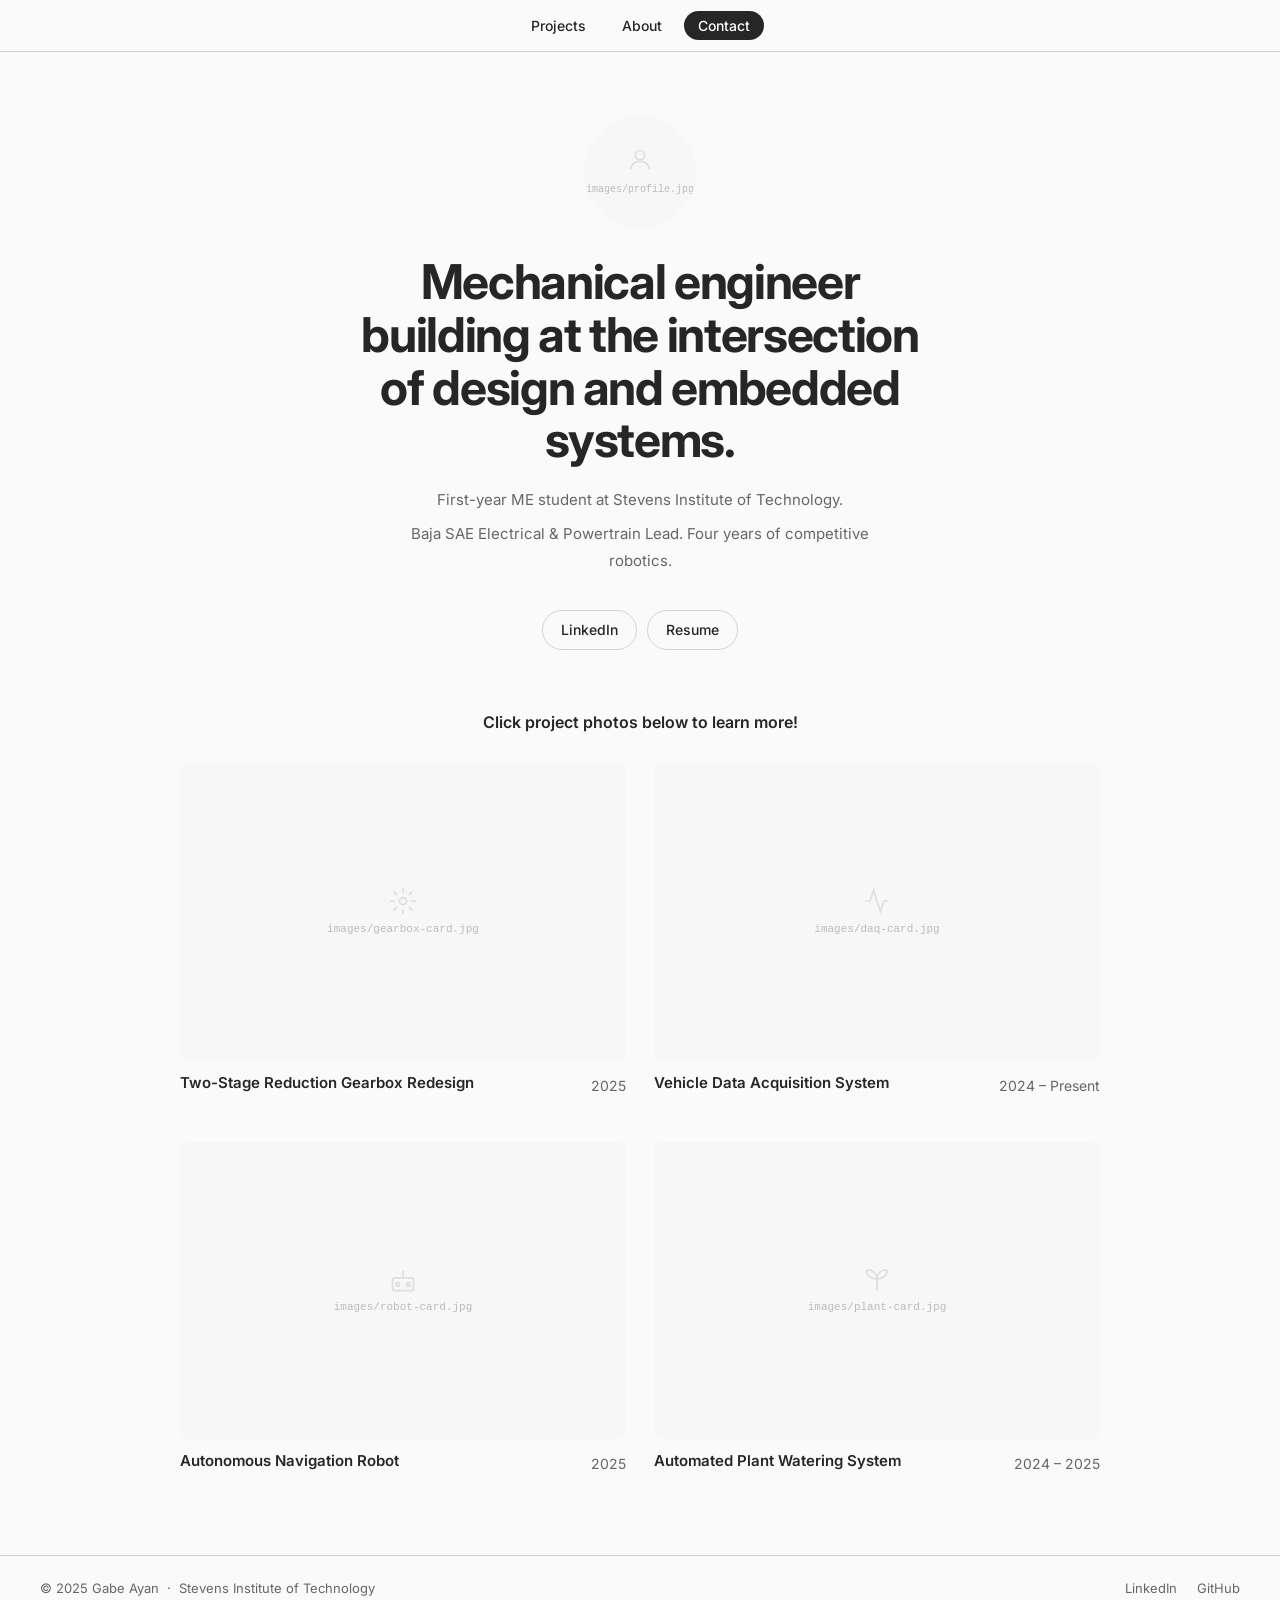
==== commit 6329e8fd: "Add files via upload" ====
--- a/index.html
+++ b/index.html
@@ -10,11 +10,10 @@
 <body>
 
 <nav>
-  <a class="nav-brand" href="index.html">Gabe Ayan</a>
   <ul class="nav-links">
     <li><a href="index.html">Projects</a></li>
     <li><a href="about.html">About</a></li>
-    <li><a href="mailto:gabeayan@gmail.com">Contact</a></li>
+    <li><a href="mailto:gabeayan@gmail.com" class="nav-cta">Contact</a></li>
   </ul>
 </nav>
 
@@ -23,27 +22,21 @@
     <!-- Add: images/profile.jpg -->
     <img src="images/profile.jpg" alt="Gabe Ayan" onerror="this.style.display='none'">
     <div class="photo-ph">
-      <svg width="32" height="32" viewBox="0 0 24 24" fill="none" stroke="currentColor" stroke-width="1.5" opacity="0.4"><circle cx="12" cy="8" r="4"/><path d="M4 20c0-4 3.6-7 8-7s8 3 8 7"/></svg>
+      <svg width="28" height="28" viewBox="0 0 24 24" fill="none" stroke="currentColor" stroke-width="1.5" opacity="0.4"><circle cx="12" cy="8" r="4"/><path d="M4 20c0-4 3.6-7 8-7s8 3 8 7"/></svg>
       images/profile.jpg
     </div>
   </div>
-  <div class="hero-text">
-    <h1>Mechanical engineer building at the intersection of design and embedded systems.</h1>
-    <p>
-      First-year ME student at Stevens Institute of Technology.
-      Baja SAE Electrical &amp; Powertrain Lead.
-      Four years of competitive robotics.
-    </p>
-    <div class="hero-btns">
-      <a href="https://www.linkedin.com/in/gabe-ayan/" target="_blank" rel="noopener" class="btn">LinkedIn</a>
-      <a href="Gabe_Ayan_Resume.docx" class="btn">Resume</a>
-      <a href="mailto:gabeayan@gmail.com" class="btn">gabeayan@gmail.com</a>
-    </div>
+  <h1>Mechanical engineer building at the intersection of design and embedded systems.</h1>
+  <p>First-year ME student at Stevens Institute of Technology.</p>
+  <p>Baja SAE Electrical &amp; Powertrain Lead. Four years of competitive robotics.</p>
+  <div class="hero-btns">
+    <a href="https://www.linkedin.com/in/gabe-ayan/" target="_blank" rel="noopener" class="btn">LinkedIn</a>
+    <a href="Gabe_Ayan_Resume.docx" class="btn">Resume</a>
   </div>
 </div>
 
 <div class="projects">
-  <p class="grid-prompt">Click on a project to read more ↓</p>
+  <p class="grid-prompt">Click project photos below to learn more!</p>
 
   <div class="grid">
 
@@ -56,9 +49,10 @@
           images/gearbox-card.jpg
         </div>
       </div>
-      <p class="card-org">Baja SAE — Powertrain</p>
-      <p class="card-title">Two-Stage Reduction Gearbox Redesign</p>
-      <p class="card-year">2025</p>
+      <div class="card-meta">
+        <p class="card-title">Two-Stage Reduction Gearbox Redesign</p>
+        <p class="card-year">2025</p>
+      </div>
     </a>
 
     <a href="projects/baja-daq.html" class="card">
@@ -70,9 +64,10 @@
           images/daq-card.jpg
         </div>
       </div>
-      <p class="card-org">Baja SAE — Electrical</p>
-      <p class="card-title">Vehicle Data Acquisition System</p>
-      <p class="card-year">2024 – Present</p>
+      <div class="card-meta">
+        <p class="card-title">Vehicle Data Acquisition System</p>
+        <p class="card-year">2024 – Present</p>
+      </div>
     </a>
 
     <a href="projects/robot.html" class="card">
@@ -84,9 +79,10 @@
           images/robot-card.jpg
         </div>
       </div>
-      <p class="card-org">Engineering Design Course</p>
-      <p class="card-title">Autonomous Navigation Robot</p>
-      <p class="card-year">2025</p>
+      <div class="card-meta">
+        <p class="card-title">Autonomous Navigation Robot</p>
+        <p class="card-year">2025</p>
+      </div>
     </a>
 
     <a href="projects/plant-watering.html" class="card">
@@ -98,9 +94,10 @@
           images/plant-card.jpg
         </div>
       </div>
-      <p class="card-org">Engineering Design Course</p>
-      <p class="card-title">Automated Plant Watering System</p>
-      <p class="card-year">2024 – 2025</p>
+      <div class="card-meta">
+        <p class="card-title">Automated Plant Watering System</p>
+        <p class="card-year">2024 – 2025</p>
+      </div>
     </a>
 
   </div>
--- a/style.css
+++ b/style.css
@@ -1,6 +1,6 @@
 /* ============================================================
    GABE AYAN — gabeayan.github.io
-   Font: Inter (matching reference site style)
+   Font: Inter
    ============================================================ */
 
 @import url('https://fonts.googleapis.com/css2?family=Inter:wght@400;500;600;700&display=swap');
@@ -19,9 +19,9 @@
   --gray:   #666666;
   --light:  #f7f7f7;
   --border: #d4d4d4;
-  --nav-h:  56px;
-  --max-w:  1040px;
-  --prose:  720px;
+  --nav-h:  52px;
+  --max-w:  1000px;
+  --prose:  680px;
   --pad:    40px;
 }
 
@@ -40,60 +40,70 @@
 nav {
   position: fixed; top: 0; left: 0; right: 0; z-index: 200;
   height: var(--nav-h);
-  display: flex; align-items: center; justify-content: space-between;
+  display: flex; align-items: center; justify-content: center;
   padding: 0 var(--pad);
-  background: rgba(255,255,255,0.92);
+  background: rgba(250,250,250,0.92);
   backdrop-filter: blur(10px);
   -webkit-backdrop-filter: blur(10px);
   border-bottom: 1px solid var(--border);
 }
 
-.nav-brand {
-  font-size: 15px; font-weight: 600; color: var(--black);
-}
-
-.nav-links { display: flex; gap: 32px; list-style: none; }
-.nav-links a { font-size: 14px; font-weight: 500; color: var(--gray); transition: color .15s; }
-.nav-links a:hover { color: var(--black); }
-
-/* ── HERO (home + about) ── */
-/* Photo LEFT, text RIGHT — matches reference exactly */
+.nav-brand { display: none; }
+
+.nav-links { display: flex; gap: 8px; list-style: none; align-items: center; }
+.nav-links a {
+  font-size: 14px; font-weight: 500; color: var(--black);
+  padding: 6px 14px; border-radius: 100px;
+  transition: background .15s, color .15s;
+}
+.nav-links a:hover { background: var(--light); }
+
+/* Contact filled button */
+.nav-cta {
+  background: var(--black) !important;
+  color: #fff !important;
+}
+.nav-cta:hover { background: #444 !important; }
+
+/* ── HERO (centered single column) ── */
 .hero {
-  max-width: var(--max-w); margin: 0 auto;
-  padding: 72px var(--pad) 40px;
-  display: grid;
-  grid-template-columns: 260px 1fr;
-  gap: 56px;
-  align-items: start;
+  max-width: var(--prose);
+  margin: 0 auto;
+  padding: calc(var(--nav-h) + 64px) var(--pad) 52px;
+  display: flex;
+  flex-direction: column;
+  align-items: center;
+  text-align: center;
 }
 
 .hero-photo {
-  width: 260px; height: 260px; border-radius: 50%;
+  width: 112px; height: 112px; border-radius: 50%;
   overflow: hidden; background: var(--light);
-  position: relative; flex-shrink: 0;
+  margin-bottom: 28px; flex-shrink: 0; position: relative;
 }
 .hero-photo img { width: 100%; height: 100%; object-fit: cover; }
 .photo-ph {
   position: absolute; inset: 0; display: flex; flex-direction: column;
   align-items: center; justify-content: center; gap: 8px;
-  color: #bbb; font-size: 11px; font-family: monospace; text-align: center; padding: 16px;
-}
-
-.hero-text { padding-top: 12px; }
-
-.hero-text h1 {
-  font-size: clamp(1.7rem, 3.2vw, 2.6rem);
-  font-weight: 700; letter-spacing: -0.022em; line-height: 1.15;
-  color: var(--black); margin-bottom: 18px;
-}
-
-.hero-text p {
+  color: #bbb; font-size: 10px; font-family: monospace; text-align: center; padding: 8px;
+}
+
+.hero h1 {
+  font-size: clamp(1.8rem, 4.5vw, 3rem);
+  font-weight: 700; letter-spacing: -0.028em; line-height: 1.1;
+  color: var(--black); margin-bottom: 20px;
+  max-width: 560px;
+}
+
+.hero p {
   font-size: 15px; line-height: 1.75; color: var(--gray);
-  margin-bottom: 12px; max-width: 460px;
-}
-.hero-text p:last-of-type { margin-bottom: 28px; }
-
-.hero-btns { display: flex; gap: 10px; flex-wrap: wrap; }
+  margin-bottom: 8px; max-width: 480px;
+}
+
+.hero-btns {
+  display: flex; gap: 10px; flex-wrap: wrap;
+  justify-content: center; margin-top: 28px;
+}
 
 .btn {
   display: inline-flex; align-items: center; gap: 6px;
@@ -101,7 +111,7 @@
   font-size: 14px; font-weight: 500; color: var(--black);
   background: var(--white); transition: background .15s, border-color .15s, color .15s;
 }
-.btn:hover { background: var(--black); color: var(--white); border-color: var(--black); }
+.btn:hover { background: var(--black); color: #fff; border-color: var(--black); }
 
 /* ── PROJECT GRID ── */
 .projects {
@@ -110,23 +120,23 @@
 }
 
 .grid-prompt {
-  font-size: 14px; color: var(--gray); margin-bottom: 24px;
+  font-size: 16px; font-weight: 600; color: var(--black);
+  margin-bottom: 28px; text-align: center;
 }
 
 .grid {
   display: grid;
   grid-template-columns: repeat(2, 1fr);
-  gap: 48px 32px;
+  gap: 44px 28px;
 }
 
 /* ── CARD ── */
-/* No border, no shadow — just photo + text on white */
 .card { display: block; color: var(--black); }
 
 .card-img {
   width: 100%; aspect-ratio: 3/2;
-  background: var(--light); border-radius: 10px;
-  overflow: hidden; margin-bottom: 14px; position: relative;
+  background: var(--light); border-radius: 8px;
+  overflow: hidden; margin-bottom: 12px; position: relative;
 }
 .card-img img {
   width: 100%; height: 100%; object-fit: cover;
@@ -140,12 +150,14 @@
   color: #bbb; font-size: 11px; font-family: monospace; text-align: center; padding: 12px;
 }
 
-.card-org {
-  font-size: 12px; font-weight: 500; letter-spacing: .06em;
-  text-transform: uppercase; color: #999; margin-bottom: 4px;
-}
-.card-title { font-size: 15px; font-weight: 600; color: var(--black); line-height: 1.35; margin-bottom: 3px; }
-.card-year  { font-size: 13px; color: var(--gray); }
+.card-meta {
+  display: flex;
+  justify-content: space-between;
+  align-items: flex-start;
+  gap: 8px;
+}
+.card-title { font-size: 15px; font-weight: 600; color: var(--black); line-height: 1.35; flex: 1; }
+.card-year  { font-size: 14px; color: var(--gray); white-space: nowrap; padding-top: 2px; }
 
 /* ── PROJECT PAGE ── */
 .project-page { padding-top: var(--nav-h); }
@@ -164,7 +176,7 @@
 .back-link svg { width: 14px; height: 14px; }
 
 .proj-meta {
-  display: flex; gap: 28px; margin-bottom: 16px; flex-wrap: wrap;
+  display: flex; gap: 28px; margin-bottom: 20px; flex-wrap: wrap;
 }
 .meta-item { display: flex; flex-direction: column; gap: 2px; }
 .meta-label {
@@ -174,14 +186,14 @@
 .meta-val { font-size: 14px; font-weight: 600; color: var(--black); }
 
 .proj-header h1 {
-  font-size: clamp(1.7rem, 3.2vw, 2.6rem);
+  font-size: clamp(1.9rem, 3.5vw, 2.8rem);
   font-weight: 700; letter-spacing: -0.022em; line-height: 1.1;
   color: var(--black); margin-bottom: 16px;
 }
 
 .proj-lede {
-  font-size: 17px; line-height: 1.7; color: var(--gray);
-  max-width: 580px; margin-bottom: 22px;
+  font-size: 16px; line-height: 1.75; color: var(--gray);
+  max-width: 560px; margin-bottom: 22px;
 }
 
 .proj-links { display: flex; gap: 10px; flex-wrap: wrap; }
@@ -192,7 +204,7 @@
   padding: 0 var(--pad) 44px;
 }
 .proj-hero img {
-  width: 100%; border-radius: 10px;
+  width: 100%; border-radius: 8px;
   max-height: 480px; object-fit: cover;
 }
 
@@ -203,18 +215,18 @@
 }
 
 .proj-body h2 {
-  font-size: 21px; font-weight: 700; letter-spacing: -0.01em;
-  color: var(--black); margin: 52px 0 12px;
-  padding-top: 40px; border-top: 1px solid var(--border);
-}
-.proj-body h2:first-child { margin-top: 0; padding-top: 0; border-top: none; }
+  font-size: 20px; font-weight: 700;
+  color: var(--black); margin: 52px 0 16px;
+  text-align: center;
+}
+.proj-body h2:first-child { margin-top: 0; }
 
 .proj-body h3 {
-  font-size: 16px; font-weight: 600; color: var(--black); margin: 28px 0 8px;
+  font-size: 15px; font-weight: 600; color: var(--black); margin: 24px 0 8px;
 }
 
 .proj-body p {
-  font-size: 16px; line-height: 1.8; color: #333; margin-bottom: 14px;
+  font-size: 15px; line-height: 1.8; color: #444; margin-bottom: 14px;
 }
 .proj-body p:last-child { margin-bottom: 0; }
 
@@ -222,7 +234,7 @@
   padding-left: 20px; margin-bottom: 14px;
 }
 .proj-body li {
-  font-size: 16px; line-height: 1.75; color: #333; margin-bottom: 5px;
+  font-size: 15px; line-height: 1.75; color: #444; margin-bottom: 5px;
 }
 
 .proj-body strong { font-weight: 600; color: var(--black); }
@@ -233,7 +245,7 @@
   width: 100%; border-radius: 8px; display: block;
 }
 .proj-body figcaption {
-  font-size: 13px; color: var(--gray); margin-top: 8px;
+  font-size: 12px; color: var(--gray); margin-top: 8px;
   text-align: center; line-height: 1.5;
 }
 
@@ -257,9 +269,9 @@
 
 /* Callout box */
 .callout {
-  background: #f8f8f8; border-left: 3px solid var(--black);
+  background: var(--light); border-left: 3px solid var(--black);
   padding: 14px 18px; border-radius: 0 8px 8px 0;
-  margin: 22px 0; font-size: 15px; line-height: 1.65; color: #333;
+  margin: 22px 0; font-size: 15px; line-height: 1.65; color: #444;
 }
 
 /* Spec table */
@@ -278,11 +290,10 @@
   max-width: var(--max-w); margin: 0 auto;
   padding: 0 var(--pad) 80px;
   border-top: 1px solid var(--border);
-  margin-top: 0;
 }
 
 .about-body h2 {
-  font-size: 18px; font-weight: 700; letter-spacing: -0.01em;
+  font-size: 18px; font-weight: 700;
   color: var(--black); margin: 40px 0 18px;
 }
 
@@ -330,8 +341,6 @@
 @media (max-width: 820px) {
   :root { --pad: 24px; }
   .grid { grid-template-columns: 1fr; gap: 32px; }
-  .hero { grid-template-columns: 1fr; gap: 28px; padding-top: 48px; }
-  .hero-photo { width: 160px; height: 160px; }
   .about-body { padding-top: 32px; }
   .fig-grid { grid-template-columns: 1fr; }
   .skill-grid { grid-template-columns: 1fr; }
@@ -340,6 +349,7 @@
 @media (max-width: 520px) {
   :root { --pad: 20px; }
   nav { padding: 0 20px; }
-  .nav-links { gap: 20px; }
+  .nav-links { gap: 4px; }
+  .nav-links a { padding: 6px 10px; }
   footer { flex-direction: column; gap: 8px; text-align: center; }
 }
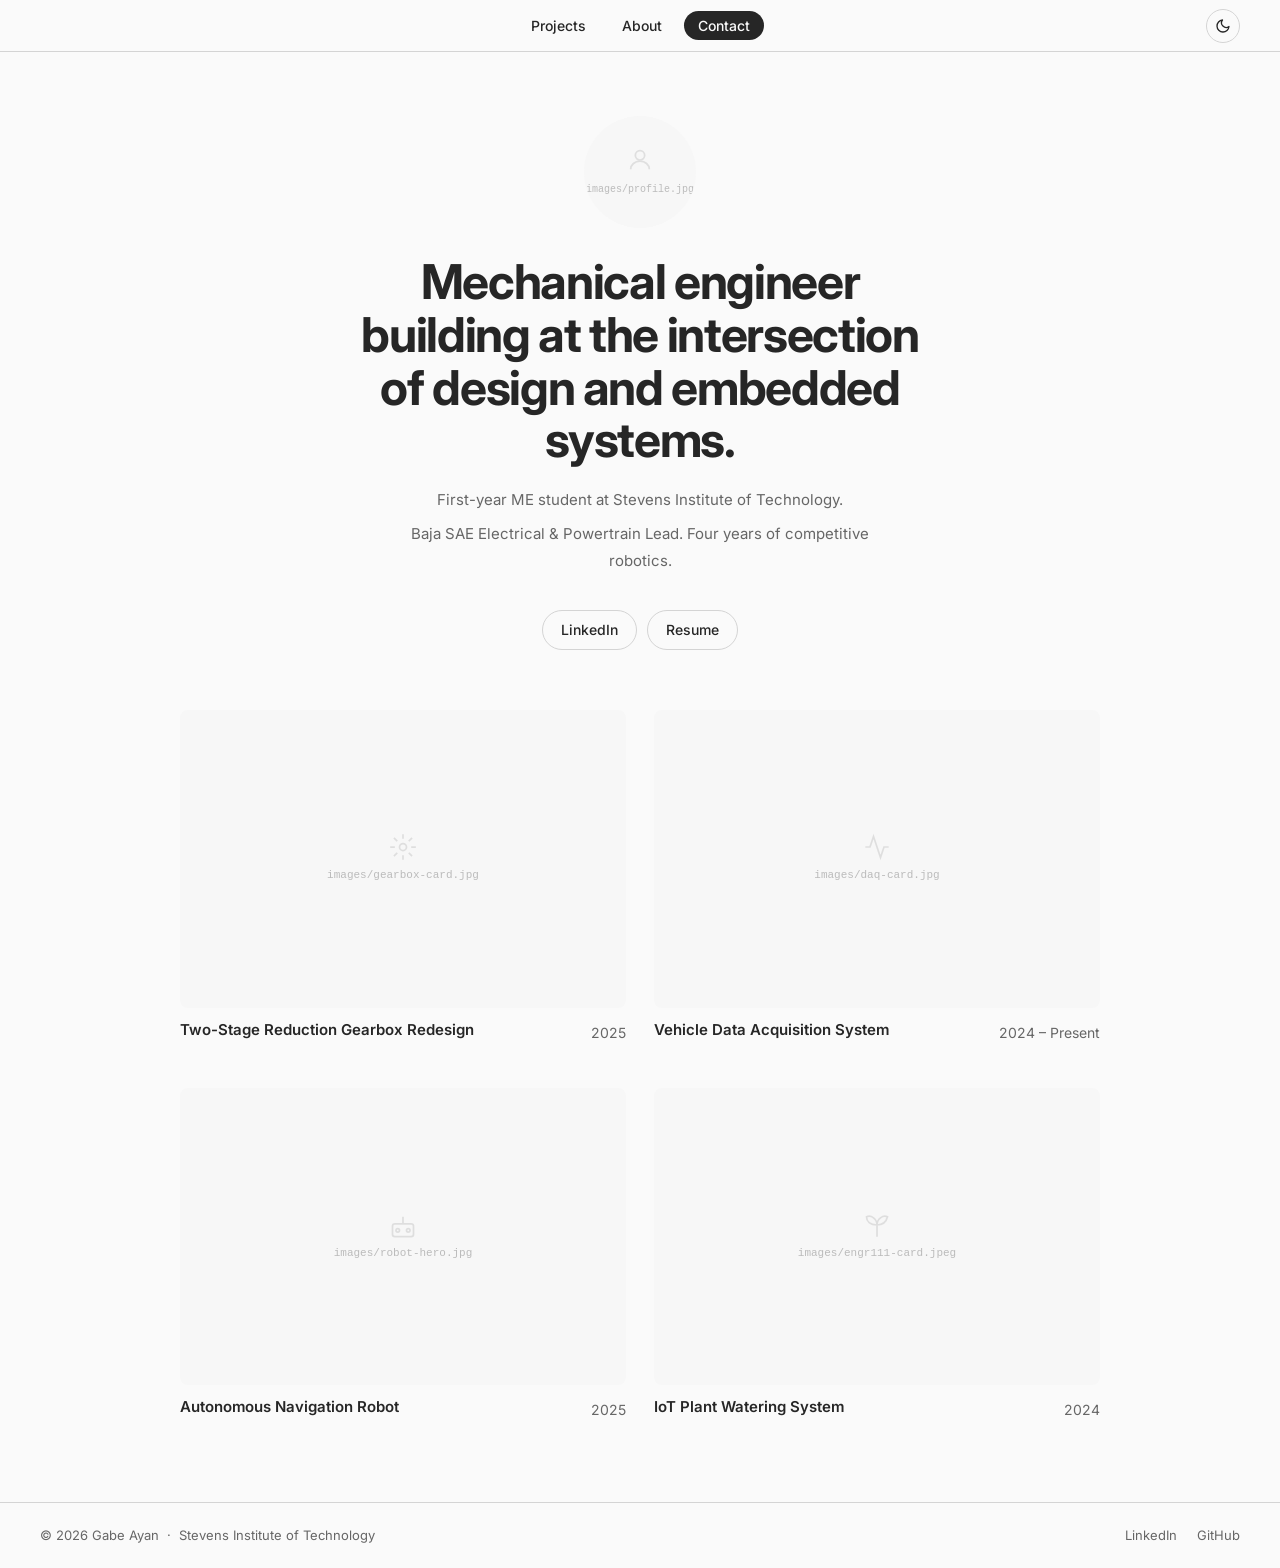
==== commit 0b1082ad: "Add files via upload" ====
--- a/index.html
+++ b/index.html
@@ -6,6 +6,9 @@
   <meta name="description" content="Gabe Ayan — Mechanical Engineering student at Stevens Institute of Technology. Projects in mechanical design, embedded systems, and robotics.">
   <title>Gabe Ayan</title>
   <link rel="stylesheet" href="style.css">
+  <script>
+    (function(){var s=localStorage.getItem('theme');var d=window.matchMedia('(prefers-color-scheme: dark)').matches;if(s==='dark'||(s===null&&d))document.documentElement.setAttribute('data-theme','dark');})();
+  </script>
 </head>
 <body>
 
@@ -15,6 +18,10 @@
     <li><a href="about.html">About</a></li>
     <li><a href="mailto:gabeayan@gmail.com" class="nav-cta">Contact</a></li>
   </ul>
+  <button class="theme-toggle" id="themeToggle" aria-label="Toggle dark mode">
+    <svg class="icon-sun" width="16" height="16" viewBox="0 0 24 24" fill="none" stroke="currentColor" stroke-width="2" stroke-linecap="round" stroke-linejoin="round"><circle cx="12" cy="12" r="5"/><line x1="12" y1="1" x2="12" y2="3"/><line x1="12" y1="21" x2="12" y2="23"/><line x1="4.22" y1="4.22" x2="5.64" y2="5.64"/><line x1="18.36" y1="18.36" x2="19.78" y2="19.78"/><line x1="1" y1="12" x2="3" y2="12"/><line x1="21" y1="12" x2="23" y2="12"/><line x1="4.22" y1="19.78" x2="5.64" y2="18.36"/><line x1="18.36" y1="5.64" x2="19.78" y2="4.22"/></svg>
+    <svg class="icon-moon" width="16" height="16" viewBox="0 0 24 24" fill="none" stroke="currentColor" stroke-width="2" stroke-linecap="round" stroke-linejoin="round"><path d="M21 12.79A9 9 0 1 1 11.21 3 7 7 0 0 0 21 12.79z"/></svg>
+  </button>
 </nav>
 
 <div class="hero">
@@ -36,8 +43,6 @@
 </div>
 
 <div class="projects">
-  <p class="grid-prompt">Click project photos below to learn more!</p>
-
   <div class="grid">
 
     <a href="projects/gearbox.html" class="card">
@@ -72,11 +77,10 @@
 
     <a href="projects/robot.html" class="card">
       <div class="card-img">
-        <!-- Add: images/robot-card.jpg -->
-        <img src="images/robot-card.jpg" alt="Autonomous Navigation Robot" onerror="this.style.display='none'">
+        <img src="images/robot-hero.jpg" alt="Autonomous Navigation Robot" onerror="this.style.display='none'">
         <div class="card-img-ph">
           <svg width="28" height="28" viewBox="0 0 24 24" fill="none" stroke="currentColor" stroke-width="1.5" opacity="0.4"><rect x="3" y="11" width="18" height="11" rx="2"/><path d="M12 11V5"/><circle cx="7.5" cy="16.5" r="1.5"/><circle cx="16.5" cy="16.5" r="1.5"/></svg>
-          images/robot-card.jpg
+          images/robot-hero.jpg
         </div>
       </div>
       <div class="card-meta">
@@ -85,18 +89,17 @@
       </div>
     </a>
 
-    <a href="projects/plant-watering.html" class="card">
+    <a href="projects/engr111.html" class="card">
       <div class="card-img">
-        <!-- Add: images/plant-card.jpg -->
-        <img src="images/plant-card.jpg" alt="Automated Plant Watering System" onerror="this.style.display='none'">
+        <img src="images/engr111-card.jpeg" alt="IoT Plant Watering System">
         <div class="card-img-ph">
           <svg width="28" height="28" viewBox="0 0 24 24" fill="none" stroke="currentColor" stroke-width="1.5" opacity="0.4"><path d="M12 22V12M12 12C12 7 7 3 3 5c0 4 3 7 9 7zM12 12c0-5 5-9 9-7-1 4-4 7-9 7z"/></svg>
-          images/plant-card.jpg
+          images/engr111-card.jpeg
         </div>
       </div>
       <div class="card-meta">
-        <p class="card-title">Automated Plant Watering System</p>
-        <p class="card-year">2024 – 2025</p>
+        <p class="card-title">IoT Plant Watering System</p>
+        <p class="card-year">2024</p>
       </div>
     </a>
 
@@ -104,7 +107,7 @@
 </div>
 
 <footer>
-  <span>© 2025 Gabe Ayan &nbsp;·&nbsp; Stevens Institute of Technology</span>
+  <span>© 2026 Gabe Ayan &nbsp;·&nbsp; Stevens Institute of Technology</span>
   <div class="footer-links">
     <a href="https://www.linkedin.com/in/gabe-ayan/" target="_blank" rel="noopener">LinkedIn</a>
     <a href="https://github.com/gabeayan" target="_blank" rel="noopener">GitHub</a>
@@ -123,6 +126,14 @@
       if (ph && (ph.classList.contains('card-img-ph') || ph.classList.contains('photo-ph'))) ph.style.display = 'none';
     }
   });
+
+  // Dark mode toggle
+  document.getElementById('themeToggle').addEventListener('click', function() {
+    var html = document.documentElement;
+    var isDark = html.getAttribute('data-theme') === 'dark';
+    if (isDark) { html.removeAttribute('data-theme'); localStorage.setItem('theme','light'); }
+    else { html.setAttribute('data-theme','dark'); localStorage.setItem('theme','dark'); }
+  });
 </script>
 </body>
 </html>
--- a/style.css
+++ b/style.css
@@ -13,16 +13,35 @@
   -moz-osx-font-smoothing: grayscale;
 }
 
+/* ── LIGHT MODE TOKENS ── */
 :root {
-  --white:  #fafafa;
-  --black:  #262626;
-  --gray:   #666666;
-  --light:  #f7f7f7;
-  --border: #d4d4d4;
+  --white:    #fafafa;
+  --black:    #262626;
+  --gray:     #666666;
+  --light:    #f7f7f7;
+  --border:   #d4d4d4;
+  --muted:    #bbbbbb;
+  --subtle:   #999999;
+  --body-txt: #444444;
+  --nav-bg:   rgba(250,250,250,0.92);
+
   --nav-h:  52px;
   --max-w:  1000px;
   --prose:  680px;
   --pad:    40px;
+}
+
+/* ── DARK MODE TOKENS ── */
+[data-theme="dark"] {
+  --white:    #111111;
+  --black:    #f0f0f0;
+  --gray:     #909090;
+  --light:    #1d1d1d;
+  --border:   #2d2d2d;
+  --muted:    #484848;
+  --subtle:   #606060;
+  --body-txt: #c0c0c0;
+  --nav-bg:   rgba(17,17,17,0.92);
 }
 
 body {
@@ -31,6 +50,7 @@
   color: var(--black);
   font-size: 16px;
   line-height: 1.6;
+  transition: background-color .25s, color .2s;
 }
 
 a  { color: inherit; text-decoration: none; }
@@ -42,10 +62,11 @@
   height: var(--nav-h);
   display: flex; align-items: center; justify-content: center;
   padding: 0 var(--pad);
-  background: rgba(250,250,250,0.92);
+  background: var(--nav-bg);
   backdrop-filter: blur(10px);
   -webkit-backdrop-filter: blur(10px);
   border-bottom: 1px solid var(--border);
+  transition: background-color .25s, border-color .25s;
 }
 
 .nav-brand { display: none; }
@@ -61,9 +82,32 @@
 /* Contact filled button */
 .nav-cta {
   background: var(--black) !important;
-  color: #fff !important;
-}
-.nav-cta:hover { background: #444 !important; }
+  color: var(--white) !important;
+}
+.nav-cta:hover { opacity: 0.8; }
+
+/* ── DARK MODE TOGGLE ── */
+.theme-toggle {
+  position: absolute;
+  right: var(--pad);
+  top: 50%;
+  transform: translateY(-50%);
+  background: none;
+  border: 1.5px solid var(--border);
+  cursor: pointer;
+  width: 34px; height: 34px;
+  display: flex; align-items: center; justify-content: center;
+  color: var(--black);
+  border-radius: 50%;
+  transition: background .15s, border-color .15s;
+  flex-shrink: 0;
+}
+.theme-toggle:hover { background: var(--light); }
+
+.icon-sun  { display: none; }
+.icon-moon { display: block; }
+[data-theme="dark"] .icon-sun  { display: block; }
+[data-theme="dark"] .icon-moon { display: none; }
 
 /* ── HERO (centered single column) ── */
 .hero {
@@ -85,7 +129,8 @@
 .photo-ph {
   position: absolute; inset: 0; display: flex; flex-direction: column;
   align-items: center; justify-content: center; gap: 8px;
-  color: #bbb; font-size: 10px; font-family: monospace; text-align: center; padding: 8px;
+  color: var(--muted); font-size: 10px; font-family: monospace;
+  text-align: center; padding: 8px;
 }
 
 .hero h1 {
@@ -111,7 +156,7 @@
   font-size: 14px; font-weight: 500; color: var(--black);
   background: var(--white); transition: background .15s, border-color .15s, color .15s;
 }
-.btn:hover { background: var(--black); color: #fff; border-color: var(--black); }
+.btn:hover { background: var(--black); color: var(--white); border-color: var(--black); }
 
 /* ── PROJECT GRID ── */
 .projects {
@@ -137,6 +182,7 @@
   width: 100%; aspect-ratio: 3/2;
   background: var(--light); border-radius: 8px;
   overflow: hidden; margin-bottom: 12px; position: relative;
+  transition: background-color .25s;
 }
 .card-img img {
   width: 100%; height: 100%; object-fit: cover;
@@ -147,7 +193,8 @@
 .card-img-ph {
   position: absolute; inset: 0; display: flex; flex-direction: column;
   align-items: center; justify-content: center; gap: 6px;
-  color: #bbb; font-size: 11px; font-family: monospace; text-align: center; padding: 12px;
+  color: var(--muted); font-size: 11px; font-family: monospace;
+  text-align: center; padding: 12px;
 }
 
 .card-meta {
@@ -181,7 +228,7 @@
 .meta-item { display: flex; flex-direction: column; gap: 2px; }
 .meta-label {
   font-size: 11px; font-weight: 600; letter-spacing: .08em;
-  text-transform: uppercase; color: #999;
+  text-transform: uppercase; color: var(--subtle);
 }
 .meta-val { font-size: 14px; font-weight: 600; color: var(--black); }
 
@@ -226,7 +273,7 @@
 }
 
 .proj-body p {
-  font-size: 15px; line-height: 1.8; color: #444; margin-bottom: 14px;
+  font-size: 15px; line-height: 1.8; color: var(--body-txt); margin-bottom: 14px;
 }
 .proj-body p:last-child { margin-bottom: 0; }
 
@@ -234,7 +281,7 @@
   padding-left: 20px; margin-bottom: 14px;
 }
 .proj-body li {
-  font-size: 15px; line-height: 1.75; color: #444; margin-bottom: 5px;
+  font-size: 15px; line-height: 1.75; color: var(--body-txt); margin-bottom: 5px;
 }
 
 .proj-body strong { font-weight: 600; color: var(--black); }
@@ -258,10 +305,10 @@
 .img-ph {
   width: 100%; aspect-ratio: 16/9;
   background: var(--light); border-radius: 8px;
-  border: 1px dashed #ddd;
+  border: 1px dashed var(--border);
   display: flex; flex-direction: column;
   align-items: center; justify-content: center;
-  gap: 6px; color: #bbb; font-size: 11px; font-family: monospace;
+  gap: 6px; color: var(--muted); font-size: 11px; font-family: monospace;
   text-align: center; padding: 16px;
 }
 .img-ph.tall { aspect-ratio: 4/3; }
@@ -271,14 +318,15 @@
 .callout {
   background: var(--light); border-left: 3px solid var(--black);
   padding: 14px 18px; border-radius: 0 8px 8px 0;
-  margin: 22px 0; font-size: 15px; line-height: 1.65; color: #444;
+  margin: 22px 0; font-size: 15px; line-height: 1.65; color: var(--body-txt);
+  transition: background-color .25s, border-color .25s;
 }
 
 /* Spec table */
 .spec-table { width: 100%; border-collapse: collapse; font-size: 14px; margin: 14px 0 22px; }
 .spec-table td {
   padding: 10px 12px; border-bottom: 1px solid var(--border);
-  vertical-align: top; line-height: 1.6;
+  vertical-align: top; line-height: 1.6; color: var(--body-txt);
 }
 .spec-table td:first-child { font-weight: 600; width: 32%; color: var(--gray); white-space: nowrap; }
 .spec-table tr:last-child td { border-bottom: none; }
@@ -306,25 +354,46 @@
 }
 .exp-role { font-size: 15px; font-weight: 700; color: var(--black); }
 .exp-org  { font-size: 14px; color: var(--gray); margin-top: 2px; }
-.exp-date { font-size: 13px; color: #999; white-space: nowrap; }
+.exp-date { font-size: 13px; color: var(--subtle); white-space: nowrap; }
 
 .exp-pts { list-style: none; padding: 0; margin-top: 8px; }
 .exp-pts li {
-  font-size: 14px; line-height: 1.65; color: #444;
+  font-size: 14px; line-height: 1.65; color: var(--body-txt);
   padding-left: 14px; position: relative; margin-bottom: 4px;
 }
-.exp-pts li::before { content: '–'; position: absolute; left: 0; color: #ccc; }
+.exp-pts li::before { content: '–'; position: absolute; left: 0; color: var(--muted); }
 
 .skill-grid { display: grid; grid-template-columns: 1fr 1fr; gap: 24px; }
 .skill-label {
   font-size: 11px; font-weight: 600; letter-spacing: .08em;
-  text-transform: uppercase; color: #999; margin-bottom: 10px;
+  text-transform: uppercase; color: var(--subtle); margin-bottom: 10px;
 }
 .skill-chips { display: flex; flex-wrap: wrap; gap: 8px; }
 .chip {
   padding: 5px 12px; background: var(--light); border-radius: 100px;
-  font-size: 13px; font-weight: 500; color: #444;
-}
+  font-size: 13px; font-weight: 500; color: var(--body-txt);
+  transition: background-color .25s, color .2s;
+}
+
+/* ── PROJECT NEXT/PREV NAV ── */
+.proj-next-nav {
+  border-top: 1px solid var(--border);
+  padding: 2rem 0 0;
+  margin-top: 3rem;
+  display: flex;
+  justify-content: flex-end;
+  transition: border-color .25s;
+}
+.proj-next-nav a {
+  font-size: .9rem;
+  opacity: .65;
+  display: flex;
+  align-items: center;
+  gap: .4rem;
+  transition: opacity .15s;
+  color: var(--black);
+}
+.proj-next-nav a:hover { opacity: 1; }
 
 /* ── FOOTER ── */
 footer {
@@ -332,6 +401,7 @@
   padding: 22px var(--pad);
   display: flex; align-items: center; justify-content: space-between;
   font-size: 13px; color: var(--gray);
+  transition: border-color .25s;
 }
 footer a { color: var(--gray); transition: color .15s; }
 footer a:hover { color: var(--black); }
@@ -351,5 +421,6 @@
   nav { padding: 0 20px; }
   .nav-links { gap: 4px; }
   .nav-links a { padding: 6px 10px; }
+  .theme-toggle { right: 16px; }
   footer { flex-direction: column; gap: 8px; text-align: center; }
 }
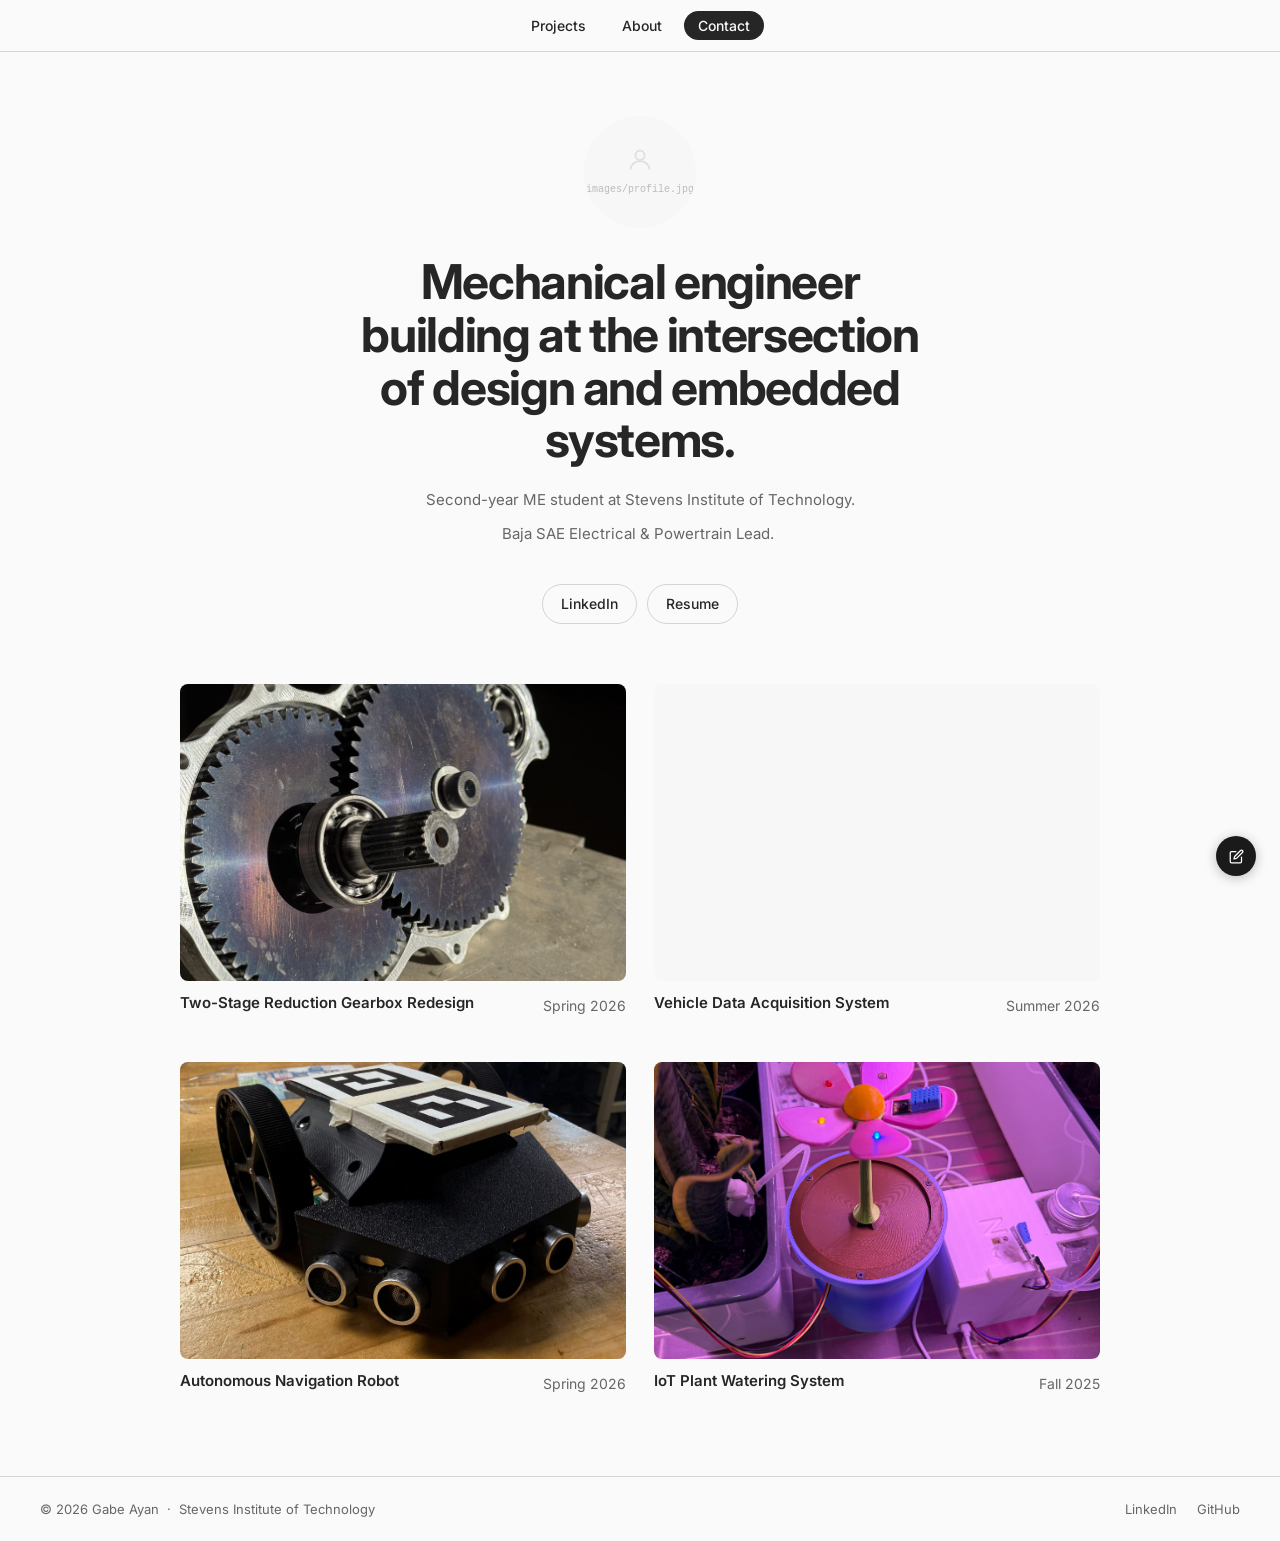
==== commit 7644d4ef: "Add initial CSS styles for the website layout and components" ====
--- a/index.html
+++ b/index.html
@@ -1,41 +1,33 @@
 <!DOCTYPE html>
-<html lang="en">
-<head>
+<html lang="en"><head>
   <meta charset="UTF-8">
   <meta name="viewport" content="width=device-width, initial-scale=1.0">
   <meta name="description" content="Gabe Ayan — Mechanical Engineering student at Stevens Institute of Technology. Projects in mechanical design, embedded systems, and robotics.">
   <title>Gabe Ayan</title>
   <link rel="stylesheet" href="style.css">
-  <script>
-    (function(){var s=localStorage.getItem('theme');var d=window.matchMedia('(prefers-color-scheme: dark)').matches;if(s==='dark'||(s===null&&d))document.documentElement.setAttribute('data-theme','dark');})();
-  </script>
 </head>
 <body>
 
 <nav>
   <ul class="nav-links">
-    <li><a href="index.html">Projects</a></li>
-    <li><a href="about.html">About</a></li>
-    <li><a href="mailto:gabeayan@gmail.com" class="nav-cta">Contact</a></li>
+    <li contenteditable="false" class=""><a href="index.html">Projects</a></li>
+    <li contenteditable="false" class=""><a href="about.html">About</a></li>
+    <li contenteditable="false" class=""><a href="mailto:gabeayan@gmail.com" class="nav-cta">Contact</a></li>
   </ul>
-  <button class="theme-toggle" id="themeToggle" aria-label="Toggle dark mode">
-    <svg class="icon-sun" width="16" height="16" viewBox="0 0 24 24" fill="none" stroke="currentColor" stroke-width="2" stroke-linecap="round" stroke-linejoin="round"><circle cx="12" cy="12" r="5"/><line x1="12" y1="1" x2="12" y2="3"/><line x1="12" y1="21" x2="12" y2="23"/><line x1="4.22" y1="4.22" x2="5.64" y2="5.64"/><line x1="18.36" y1="18.36" x2="19.78" y2="19.78"/><line x1="1" y1="12" x2="3" y2="12"/><line x1="21" y1="12" x2="23" y2="12"/><line x1="4.22" y1="19.78" x2="5.64" y2="18.36"/><line x1="18.36" y1="5.64" x2="19.78" y2="4.22"/></svg>
-    <svg class="icon-moon" width="16" height="16" viewBox="0 0 24 24" fill="none" stroke="currentColor" stroke-width="2" stroke-linecap="round" stroke-linejoin="round"><path d="M21 12.79A9 9 0 1 1 11.21 3 7 7 0 0 0 21 12.79z"/></svg>
-  </button>
 </nav>
 
 <div class="hero">
   <div class="hero-photo">
     <!-- Add: images/profile.jpg -->
-    <img src="images/profile.jpg" alt="Gabe Ayan" onerror="this.style.display='none'">
+    <img src="images/profile.jpg" alt="Gabe Ayan" onerror="this.style.display='none'" style="display: none;">
     <div class="photo-ph">
-      <svg width="28" height="28" viewBox="0 0 24 24" fill="none" stroke="currentColor" stroke-width="1.5" opacity="0.4"><circle cx="12" cy="8" r="4"/><path d="M4 20c0-4 3.6-7 8-7s8 3 8 7"/></svg>
+      <svg width="28" height="28" viewBox="0 0 24 24" fill="none" stroke="currentColor" stroke-width="1.5" opacity="0.4"><circle cx="12" cy="8" r="4"></circle><path d="M4 20c0-4 3.6-7 8-7s8 3 8 7"></path></svg>
       images/profile.jpg
     </div>
   </div>
-  <h1>Mechanical engineer building at the intersection of design and embedded systems.</h1>
-  <p>First-year ME student at Stevens Institute of Technology.</p>
-  <p>Baja SAE Electrical &amp; Powertrain Lead. Four years of competitive robotics.</p>
+  <h1 contenteditable="false" class="">Mechanical engineer building at the intersection of design and embedded systems.</h1>
+  <p contenteditable="false" class="">Second-year ME student at Stevens Institute of Technology.</p>
+  <p contenteditable="false" class="">Baja SAE Electrical &amp; Powertrain Lead.&nbsp;</p>
   <div class="hero-btns">
     <a href="https://www.linkedin.com/in/gabe-ayan/" target="_blank" rel="noopener" class="btn">LinkedIn</a>
     <a href="Gabe_Ayan_Resume.docx" class="btn">Resume</a>
@@ -49,57 +41,57 @@
       <div class="card-img">
         <!-- Add: images/gearbox-card.jpg -->
         <img src="images/gearbox-card.jpg" alt="Two-Stage Reduction Gearbox" onerror="this.style.display='none'">
-        <div class="card-img-ph">
-          <svg width="28" height="28" viewBox="0 0 24 24" fill="none" stroke="currentColor" stroke-width="1.5" opacity="0.4"><circle cx="12" cy="12" r="3"/><path d="M12 1v4M12 19v4M4.22 4.22l2.83 2.83M16.95 16.95l2.83 2.83M1 12h4M19 12h4M4.22 19.78l2.83-2.83M16.95 7.05l2.83-2.83"/></svg>
+        <div class="card-img-ph" style="display: none;">
+          <svg width="28" height="28" viewBox="0 0 24 24" fill="none" stroke="currentColor" stroke-width="1.5" opacity="0.4"><circle cx="12" cy="12" r="3"></circle><path d="M12 1v4M12 19v4M4.22 4.22l2.83 2.83M16.95 16.95l2.83 2.83M1 12h4M19 12h4M4.22 19.78l2.83-2.83M16.95 7.05l2.83-2.83"></path></svg>
           images/gearbox-card.jpg
         </div>
       </div>
       <div class="card-meta">
-        <p class="card-title">Two-Stage Reduction Gearbox Redesign</p>
-        <p class="card-year">2025</p>
+        <p class="card-title" contenteditable="false">Two-Stage Reduction Gearbox Redesign</p>
+        <p class="card-year" contenteditable="false">Spring 2026</p>
       </div>
     </a>
 
     <a href="projects/baja-daq.html" class="card">
       <div class="card-img">
         <!-- Add: images/daq-card.jpg -->
-        <img src="images/daq-card.jpg" alt="Data Acquisition System" onerror="this.style.display='none'">
+        <img src="images/daq-card.jpg" alt="Data Acquisition System" onerror="this.style.display='none'" style="display: none;">
         <div class="card-img-ph">
-          <svg width="28" height="28" viewBox="0 0 24 24" fill="none" stroke="currentColor" stroke-width="1.5" opacity="0.4"><polyline points="22 12 18 12 15 21 9 3 6 12 2 12"/></svg>
+          <svg width="28" height="28" viewBox="0 0 24 24" fill="none" stroke="currentColor" stroke-width="1.5" opacity="0.4"><polyline points="22 12 18 12 15 21 9 3 6 12 2 12"></polyline></svg>
           images/daq-card.jpg
         </div>
       </div>
       <div class="card-meta">
-        <p class="card-title">Vehicle Data Acquisition System</p>
-        <p class="card-year">2024 – Present</p>
+        <p class="card-title" contenteditable="false">Vehicle Data Acquisition System</p>
+        <p class="card-year" contenteditable="false">Summer 2026</p>
       </div>
     </a>
 
     <a href="projects/robot.html" class="card">
       <div class="card-img">
         <img src="images/robot-hero.jpg" alt="Autonomous Navigation Robot" onerror="this.style.display='none'">
-        <div class="card-img-ph">
-          <svg width="28" height="28" viewBox="0 0 24 24" fill="none" stroke="currentColor" stroke-width="1.5" opacity="0.4"><rect x="3" y="11" width="18" height="11" rx="2"/><path d="M12 11V5"/><circle cx="7.5" cy="16.5" r="1.5"/><circle cx="16.5" cy="16.5" r="1.5"/></svg>
+        <div class="card-img-ph" style="display: none;">
+          <svg width="28" height="28" viewBox="0 0 24 24" fill="none" stroke="currentColor" stroke-width="1.5" opacity="0.4"><rect x="3" y="11" width="18" height="11" rx="2"></rect><path d="M12 11V5"></path><circle cx="7.5" cy="16.5" r="1.5"></circle><circle cx="16.5" cy="16.5" r="1.5"></circle></svg>
           images/robot-hero.jpg
         </div>
       </div>
       <div class="card-meta">
-        <p class="card-title">Autonomous Navigation Robot</p>
-        <p class="card-year">2025</p>
+        <p class="card-title" contenteditable="false">Autonomous Navigation Robot</p>
+        <p class="card-year" contenteditable="false">Spring 2026</p>
       </div>
     </a>
 
     <a href="projects/engr111.html" class="card">
       <div class="card-img">
         <img src="images/engr111-card.jpeg" alt="IoT Plant Watering System">
-        <div class="card-img-ph">
-          <svg width="28" height="28" viewBox="0 0 24 24" fill="none" stroke="currentColor" stroke-width="1.5" opacity="0.4"><path d="M12 22V12M12 12C12 7 7 3 3 5c0 4 3 7 9 7zM12 12c0-5 5-9 9-7-1 4-4 7-9 7z"/></svg>
+        <div class="card-img-ph" style="display: none;">
+          <svg width="28" height="28" viewBox="0 0 24 24" fill="none" stroke="currentColor" stroke-width="1.5" opacity="0.4"><path d="M12 22V12M12 12C12 7 7 3 3 5c0 4 3 7 9 7zM12 12c0-5 5-9 9-7-1 4-4 7-9 7z"></path></svg>
           images/engr111-card.jpeg
         </div>
       </div>
       <div class="card-meta">
-        <p class="card-title">IoT Plant Watering System</p>
-        <p class="card-year">2024</p>
+        <p class="card-title" contenteditable="false">IoT Plant Watering System</p>
+        <p class="card-year" contenteditable="false">Fall 2025</p>
       </div>
     </a>
 
@@ -126,14 +118,8 @@
       if (ph && (ph.classList.contains('card-img-ph') || ph.classList.contains('photo-ph'))) ph.style.display = 'none';
     }
   });
+</script>
+  <script src="edit-mode.js"></script>
 
-  // Dark mode toggle
-  document.getElementById('themeToggle').addEventListener('click', function() {
-    var html = document.documentElement;
-    var isDark = html.getAttribute('data-theme') === 'dark';
-    if (isDark) { html.removeAttribute('data-theme'); localStorage.setItem('theme','light'); }
-    else { html.setAttribute('data-theme','dark'); localStorage.setItem('theme','dark'); }
-  });
-</script>
-</body>
-</html>
+
+</body></html>
--- a/style.css
+++ b/style.css
@@ -31,26 +31,12 @@
   --pad:    40px;
 }
 
-/* ── DARK MODE TOKENS ── */
-[data-theme="dark"] {
-  --white:    #111111;
-  --black:    #f0f0f0;
-  --gray:     #909090;
-  --light:    #1d1d1d;
-  --border:   #2d2d2d;
-  --muted:    #484848;
-  --subtle:   #606060;
-  --body-txt: #c0c0c0;
-  --nav-bg:   rgba(17,17,17,0.92);
-}
-
 body {
   font-family: 'Inter', -apple-system, BlinkMacSystemFont, 'Segoe UI', sans-serif;
   background: var(--white);
   color: var(--black);
   font-size: 16px;
   line-height: 1.6;
-  transition: background-color .25s, color .2s;
 }
 
 a  { color: inherit; text-decoration: none; }
@@ -86,29 +72,6 @@
 }
 .nav-cta:hover { opacity: 0.8; }
 
-/* ── DARK MODE TOGGLE ── */
-.theme-toggle {
-  position: absolute;
-  right: var(--pad);
-  top: 50%;
-  transform: translateY(-50%);
-  background: none;
-  border: 1.5px solid var(--border);
-  cursor: pointer;
-  width: 34px; height: 34px;
-  display: flex; align-items: center; justify-content: center;
-  color: var(--black);
-  border-radius: 50%;
-  transition: background .15s, border-color .15s;
-  flex-shrink: 0;
-}
-.theme-toggle:hover { background: var(--light); }
-
-.icon-sun  { display: none; }
-.icon-moon { display: block; }
-[data-theme="dark"] .icon-sun  { display: block; }
-[data-theme="dark"] .icon-moon { display: none; }
-
 /* ── HERO (centered single column) ── */
 .hero {
   max-width: var(--prose);
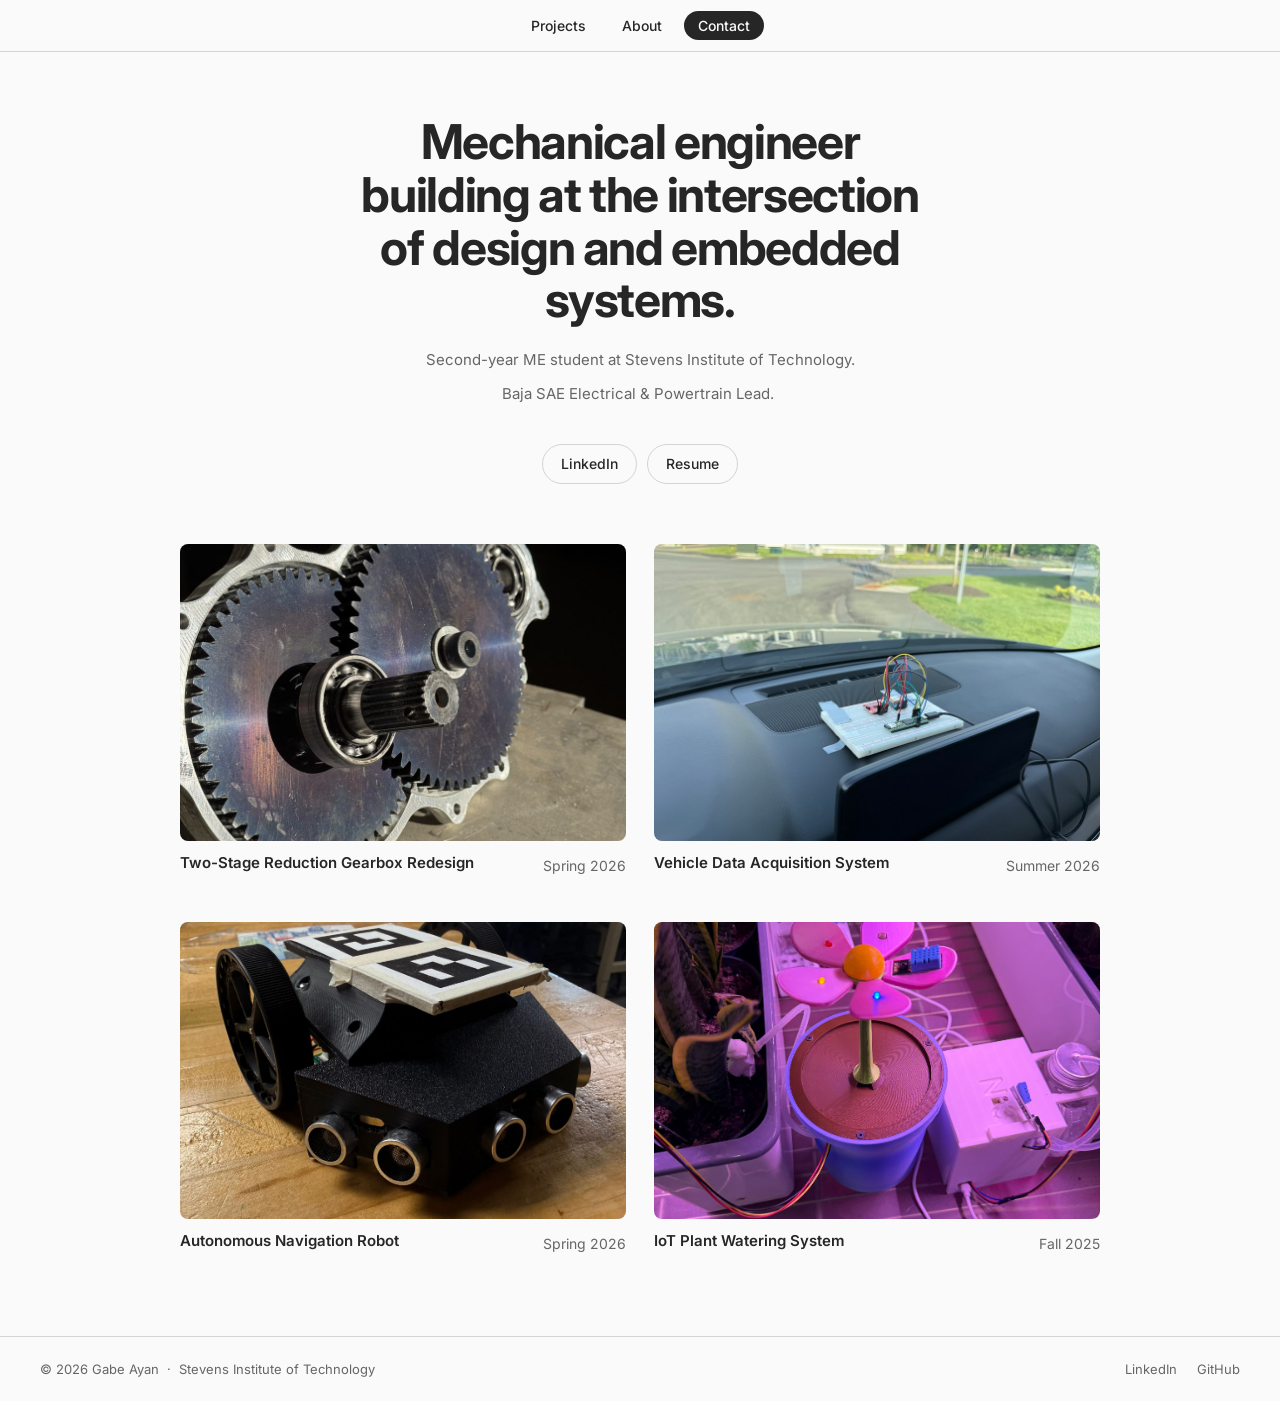
==== commit c76e8cac: "Updated about page and fixed edit mode issue" ====
--- a/index.html
+++ b/index.html
@@ -17,14 +17,6 @@
 </nav>
 
 <div class="hero">
-  <div class="hero-photo">
-    <!-- Add: images/profile.jpg -->
-    <img src="images/profile.jpg" alt="Gabe Ayan" onerror="this.style.display='none'" style="display: none;">
-    <div class="photo-ph">
-      <svg width="28" height="28" viewBox="0 0 24 24" fill="none" stroke="currentColor" stroke-width="1.5" opacity="0.4"><circle cx="12" cy="8" r="4"></circle><path d="M4 20c0-4 3.6-7 8-7s8 3 8 7"></path></svg>
-      images/profile.jpg
-    </div>
-  </div>
   <h1 contenteditable="false" class="">Mechanical engineer building at the intersection of design and embedded systems.</h1>
   <p contenteditable="false" class="">Second-year ME student at Stevens Institute of Technology.</p>
   <p contenteditable="false" class="">Baja SAE Electrical &amp; Powertrain Lead.&nbsp;</p>
@@ -55,8 +47,8 @@
     <a href="projects/baja-daq.html" class="card">
       <div class="card-img">
         <!-- Add: images/daq-card.jpg -->
-        <img src="images/daq-card.jpg" alt="Data Acquisition System" onerror="this.style.display='none'" style="display: none;">
-        <div class="card-img-ph">
+        <img src="images/daq-card.jpg" alt="Data Acquisition System" onerror="this.style.display='none'">
+        <div class="card-img-ph" style="display: none;">
           <svg width="28" height="28" viewBox="0 0 24 24" fill="none" stroke="currentColor" stroke-width="1.5" opacity="0.4"><polyline points="22 12 18 12 15 21 9 3 6 12 2 12"></polyline></svg>
           images/daq-card.jpg
         </div>
--- a/style.css
+++ b/style.css
@@ -297,6 +297,105 @@
 /* ── ABOUT PAGE ── */
 .about-page { padding-top: var(--nav-h); }
 
+.resume-embed {
+  max-width: var(--max-w); margin: 0 auto;
+  padding: 0 var(--pad) 48px;
+}
+.resume-doc {
+  border: 1px solid var(--border);
+  border-radius: 10px;
+  padding: 48px 56px;
+  font-size: 14px;
+  line-height: 1.6;
+  color: var(--black);
+}
+.resume-header {
+  text-align: center;
+  margin-bottom: 28px;
+  padding-bottom: 20px;
+  border-bottom: 2px solid var(--black);
+}
+.resume-name {
+  font-size: 22px;
+  font-weight: 700;
+  letter-spacing: 0.08em;
+  margin-bottom: 6px;
+}
+.resume-contact {
+  font-size: 13px;
+  color: var(--gray);
+}
+.resume-contact a { color: var(--gray); text-decoration: none; }
+.resume-contact a:hover { color: var(--black); }
+.resume-section {
+  margin-bottom: 24px;
+}
+.resume-section-title {
+  font-size: 11px;
+  font-weight: 700;
+  letter-spacing: 0.12em;
+  text-transform: uppercase;
+  color: var(--gray);
+  border-bottom: 1px solid var(--border);
+  padding-bottom: 5px;
+  margin-bottom: 14px;
+}
+.resume-entry {
+  margin-bottom: 14px;
+}
+.resume-row {
+  display: flex;
+  justify-content: space-between;
+  align-items: baseline;
+  gap: 16px;
+}
+.resume-date {
+  font-size: 12px;
+  color: var(--gray);
+  white-space: nowrap;
+  flex-shrink: 0;
+}
+.resume-location {
+  font-size: 12px;
+  color: var(--gray);
+  flex-shrink: 0;
+}
+.resume-note {
+  font-size: 12px;
+  font-style: italic;
+  color: var(--gray);
+  margin-top: 3px;
+}
+.resume-bullets {
+  margin: 5px 0 0 18px;
+  padding: 0;
+}
+.resume-bullets li {
+  margin-bottom: 3px;
+  color: var(--black);
+}
+.resume-skills-list {
+  display: flex;
+  flex-direction: column;
+  gap: 5px;
+}
+.resume-download-btn {
+  display: inline-block;
+  margin-top: 28px;
+  padding: 9px 20px;
+  border: 1px solid var(--border);
+  border-radius: 6px;
+  font-size: 13px;
+  font-weight: 500;
+  color: var(--black);
+  text-decoration: none;
+  transition: border-color .15s, background .15s;
+}
+.resume-download-btn:hover {
+  border-color: var(--black);
+  background: var(--light);
+}
+
 .about-body {
   max-width: var(--max-w); margin: 0 auto;
   padding: 0 var(--pad) 80px;
